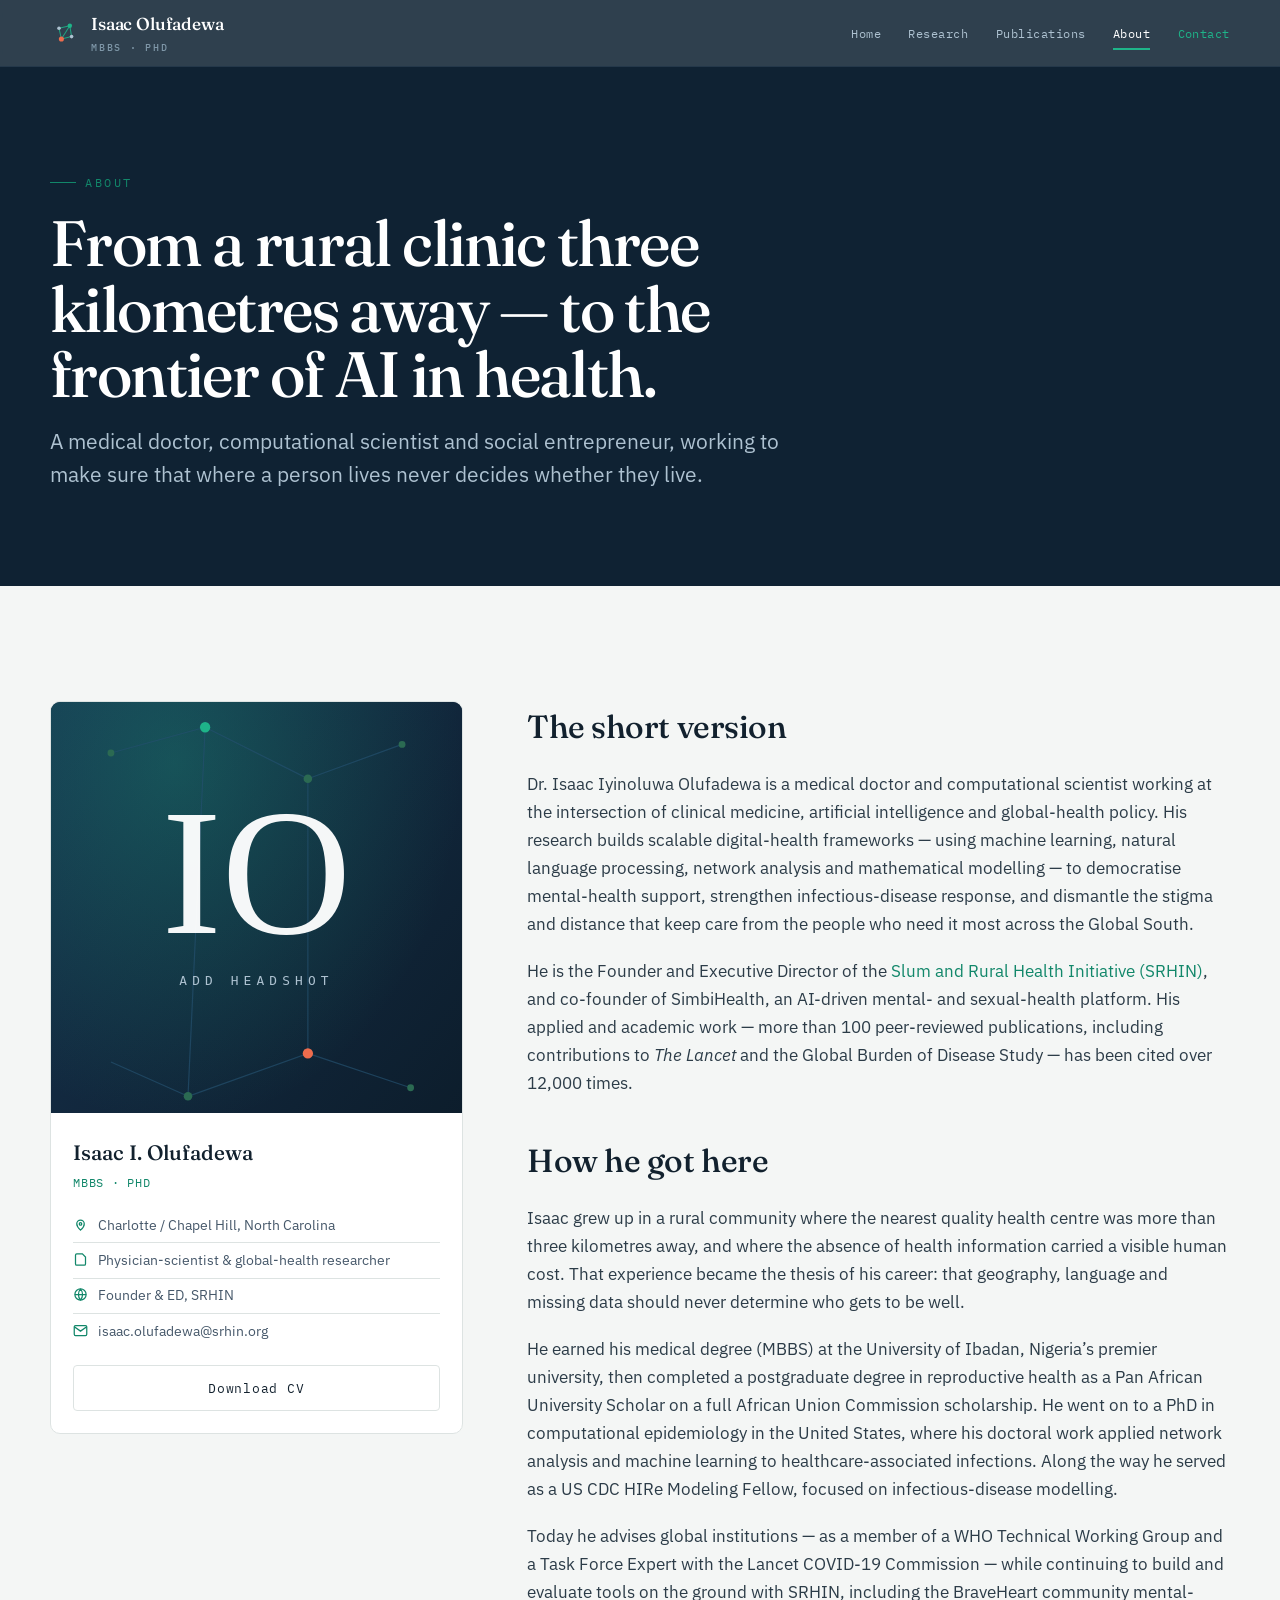
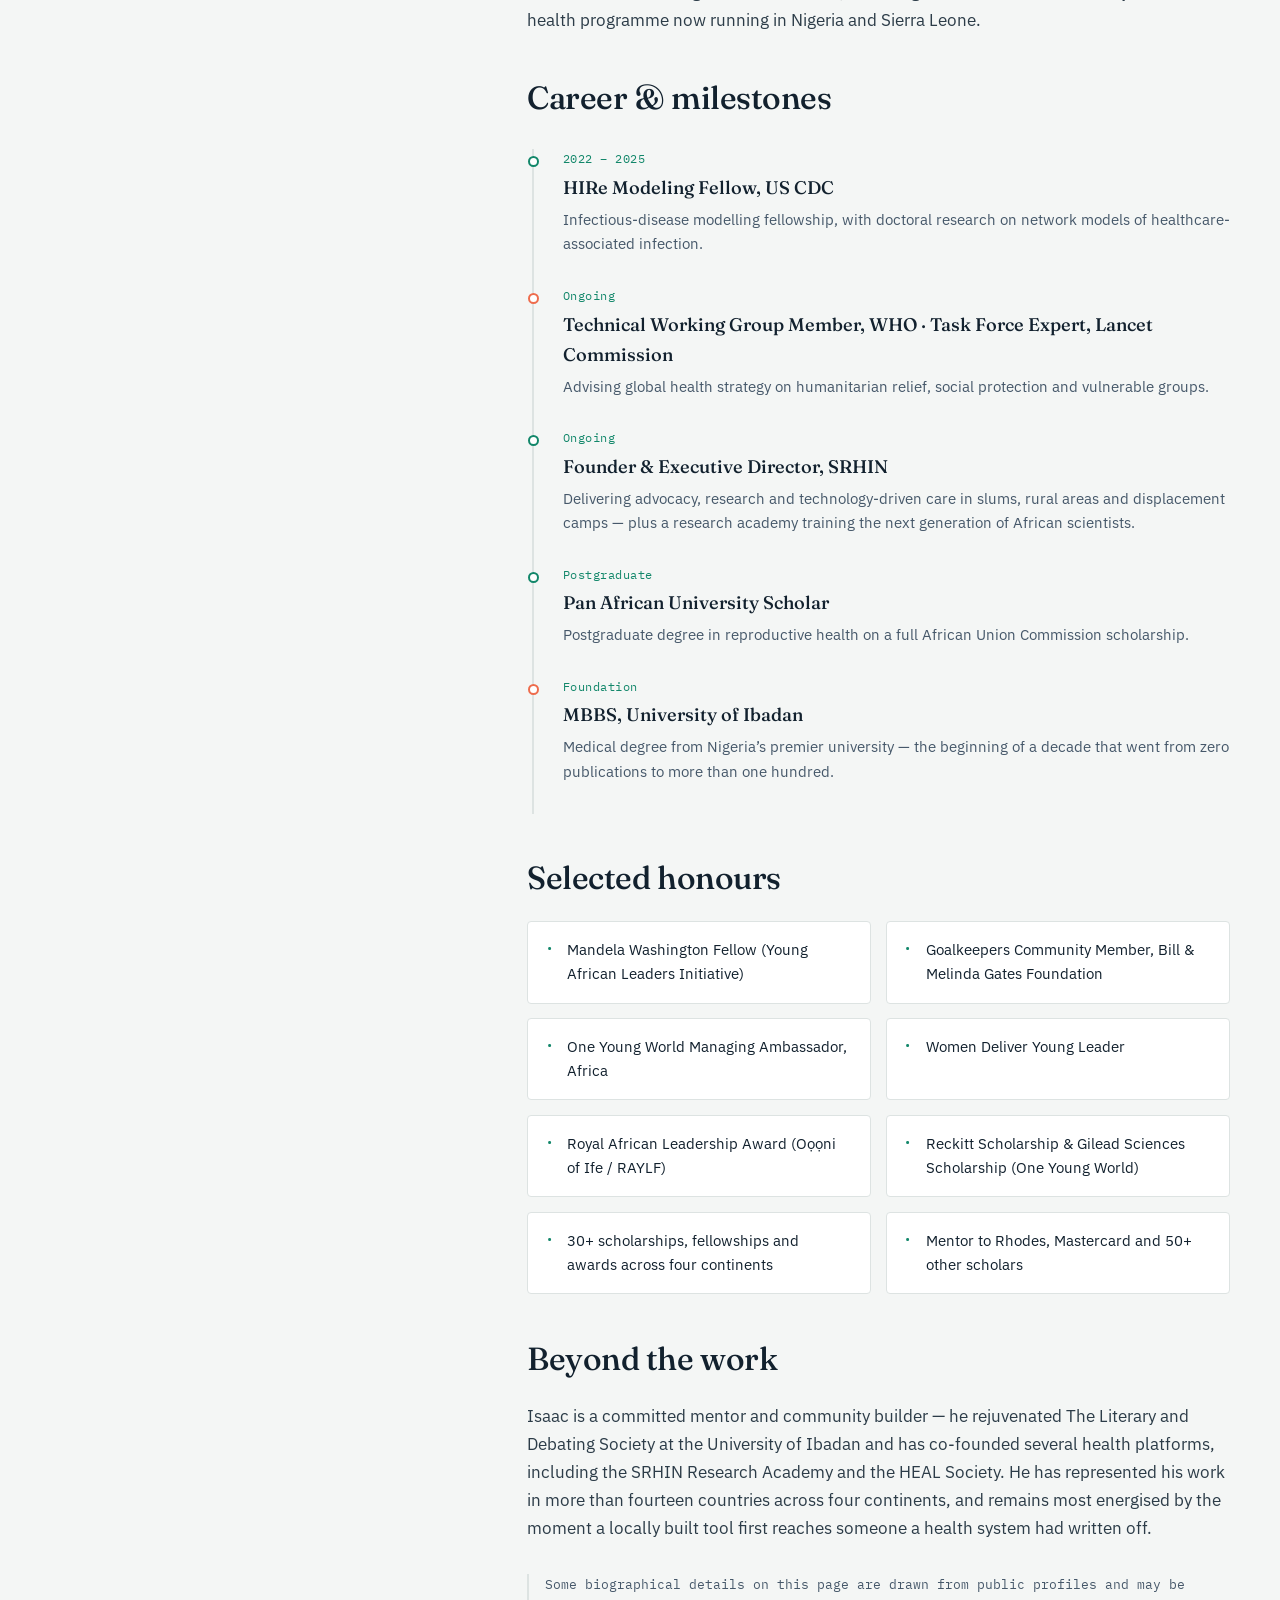
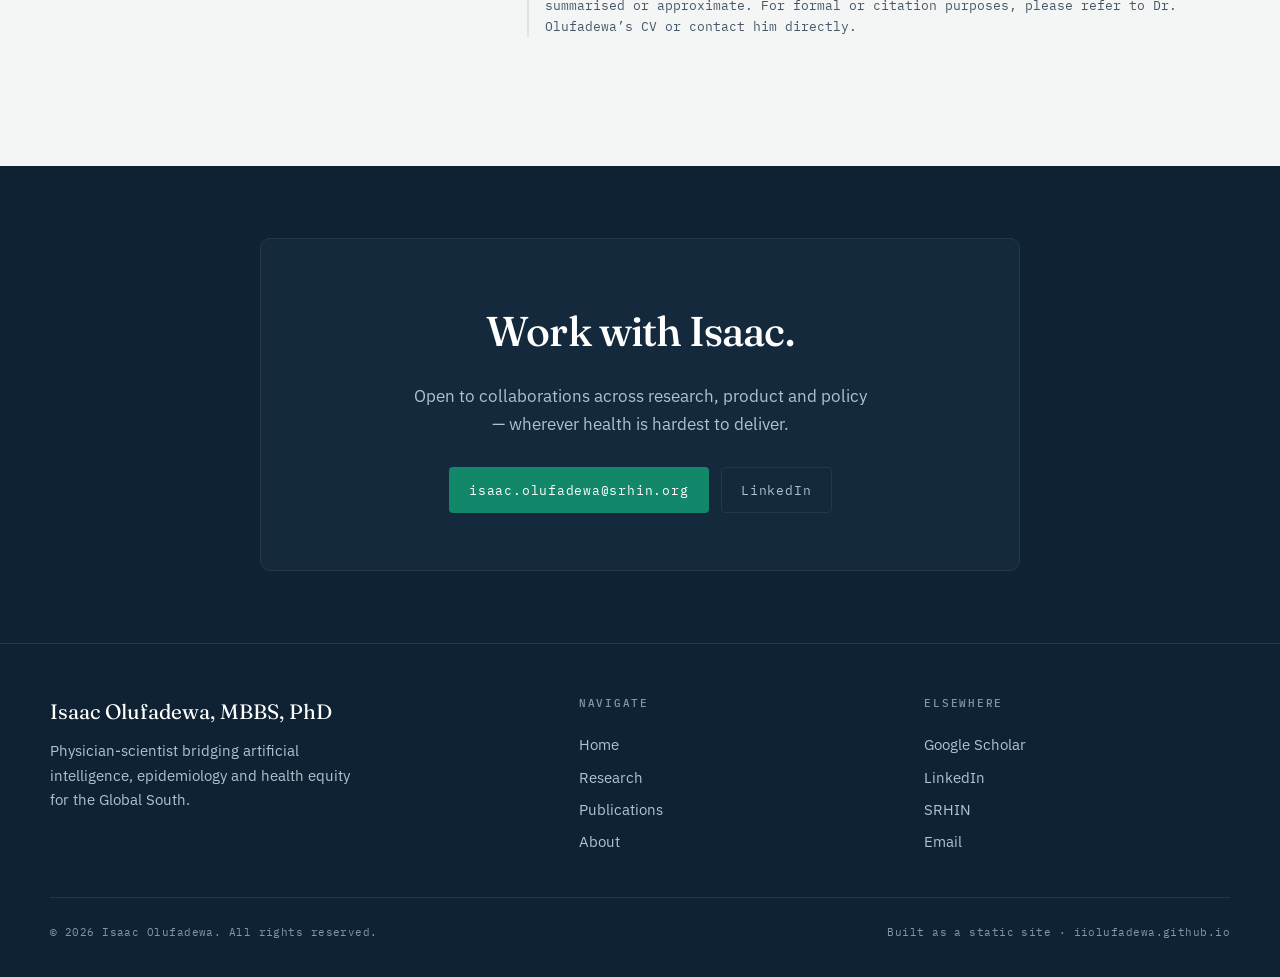
==== about.html @ c7d9d098 "update site" ====
<!DOCTYPE html>
<html lang="en">
<head>
<meta charset="UTF-8">
<meta name="viewport" content="width=device-width, initial-scale=1">
<title>About — Isaac Olufadewa, MBBS, PhD</title>
<meta name="description" content="Biography of Dr. Isaac Iyinoluwa Olufadewa — physician-scientist, founder of SRHIN, CDC HIRe Modeling Fellow and WHO Technical Working Group member.">
<link rel="icon" type="image/svg+xml" href="assets/img/favicon.svg">
<link rel="preconnect" href="https://fonts.googleapis.com">
<link rel="preconnect" href="https://fonts.gstatic.com" crossorigin>
<link href="https://fonts.googleapis.com/css2?family=Fraunces:ital,opsz,wght@0,9..144,400..600;1,9..144,400..500&family=IBM+Plex+Mono:wght@400;500;600&family=IBM+Plex+Sans:wght@400;500;600&display=swap" rel="stylesheet">
<link rel="stylesheet" href="assets/css/style.css">
</head>
<body>

<header class="site-header">
  <div class="wrap nav">
    <a class="brand" href="index.html" aria-label="Isaac Olufadewa — home">
      <svg class="glyph" viewBox="0 0 100 100" aria-hidden="true">
        <g stroke="#1eb489" stroke-width="3.4" opacity="0.85">
          <line x1="30" y1="34" x2="66" y2="26"/><line x1="30" y1="34" x2="38" y2="70"/>
          <line x1="66" y1="26" x2="72" y2="62"/><line x1="38" y1="70" x2="72" y2="62"/>
          <line x1="66" y1="26" x2="38" y2="70"/>
        </g>
        <circle cx="66" cy="26" r="7.5" fill="#1eb489"/><circle cx="30" cy="34" r="6" fill="#aec2d1"/>
        <circle cx="72" cy="62" r="6" fill="#aec2d1"/><circle cx="38" cy="70" r="8.5" fill="#ee6c4d"/>
      </svg>
      <span>Isaac Olufadewa<small>MBBS · PhD</small></span>
    </a>
    <nav class="nav-links" aria-label="Primary">
      <a href="index.html">Home</a>
      <a href="research.html">Research</a>
      <a href="publications.html">Publications</a>
      <a href="about.html" class="is-active">About</a>
      <a href="index.html#contact" class="nav-cta">Contact</a>
    </nav>
    <button class="nav-toggle" aria-label="Menu" aria-expanded="false"><span></span><span></span><span></span></button>
  </div>
</header>

<section class="page-hero">
  <div class="wrap">
    <p class="eyebrow">About</p>
    <h1>From a rural clinic three kilometres away &mdash; to the frontier of AI in health.</h1>
    <p class="lead">A medical doctor, computational scientist and social entrepreneur, working to make sure that where a person lives never decides whether they live.</p>
  </div>
</section>

<section class="band band--porcelain">
  <div class="wrap">
    <div class="bio-grid">

      <!-- sticky card -->
      <aside class="bio-side reveal">
        <div class="bio-card">
          <div class="pf"><img src="assets/img/portrait-placeholder.svg" alt="Portrait of Dr. Isaac Olufadewa"></div>
          <div class="info">
            <div class="n">Isaac I. Olufadewa</div>
            <div class="t">MBBS · PhD</div>
            <ul>
              <li><svg viewBox="0 0 24 24" fill="none" stroke="currentColor" stroke-width="2"><path d="M12 21s-6-5.2-6-10a6 6 0 0 1 12 0c0 4.8-6 10-6 10z"/><circle cx="12" cy="11" r="2"/></svg><span>Charlotte / Chapel Hill, North Carolina</span></li>
              <li><svg viewBox="0 0 24 24" fill="none" stroke="currentColor" stroke-width="2"><path d="M4 19V5a2 2 0 0 1 2-2h9l5 5v11a2 2 0 0 1-2 2H6a2 2 0 0 1-2-2z"/></svg><span>Physician-scientist &amp; global-health researcher</span></li>
              <li><svg viewBox="0 0 24 24" fill="none" stroke="currentColor" stroke-width="2"><circle cx="12" cy="12" r="9"/><path d="M3 12h18M12 3a14 14 0 0 1 0 18M12 3a14 14 0 0 0 0 18"/></svg><span>Founder &amp; ED, SRHIN</span></li>
              <li><svg viewBox="0 0 24 24" fill="none" stroke="currentColor" stroke-width="2"><rect x="2" y="4" width="20" height="16" rx="2"/><path d="m2 6 10 7L22 6"/></svg><span>isaac.olufadewa@srhin.org</span></li>
            </ul>
            <a class="btn btn--outline" style="width:100%; justify-content:center; margin-top:1rem" href="assets/docs/Isaac-Olufadewa-CV.pdf" download>Download CV</a>
          </div>
        </div>
      </aside>

      <!-- prose -->
      <div class="prose reveal">
        <h2>The short version</h2>
        <p>Dr. Isaac Iyinoluwa Olufadewa is a medical doctor and computational scientist working at the intersection of clinical medicine, artificial intelligence and global-health policy. His research builds scalable digital-health frameworks &mdash; using machine learning, natural language processing, network analysis and mathematical modelling &mdash; to democratise mental-health support, strengthen infectious-disease response, and dismantle the stigma and distance that keep care from the people who need it most across the Global South.</p>
        <p>He is the Founder and Executive Director of the <a class="link-underline" href="https://srhin.org" target="_blank" rel="noopener">Slum and Rural Health Initiative (SRHIN)</a>, and co-founder of SimbiHealth, an AI-driven mental- and sexual-health platform. His applied and academic work &mdash; more than 100 peer-reviewed publications, including contributions to <em>The Lancet</em> and the Global Burden of Disease Study &mdash; has been cited over 12,000 times.</p>

        <h2>How he got here</h2>
        <p>Isaac grew up in a rural community where the nearest quality health centre was more than three kilometres away, and where the absence of health information carried a visible human cost. That experience became the thesis of his career: that geography, language and missing data should never determine who gets to be well.</p>
        <p>He earned his medical degree (MBBS) at the University of Ibadan, Nigeria&rsquo;s premier university, then completed a postgraduate degree in reproductive health as a Pan African University Scholar on a full African Union Commission scholarship. He went on to a PhD in computational epidemiology in the United States, where his doctoral work applied network analysis and machine learning to healthcare-associated infections. Along the way he served as a US CDC HIRe Modeling Fellow, focused on infectious-disease modelling.</p>
        <p>Today he advises global institutions &mdash; as a member of a WHO Technical Working Group and a Task Force Expert with the Lancet COVID-19 Commission &mdash; while continuing to build and evaluate tools on the ground with SRHIN, including the BraveHeart community mental-health programme now running in Nigeria and Sierra Leone.</p>

        <h2>Career &amp; milestones</h2>
        <div class="timeline">
          <div class="tl-item">
            <div class="yr">2022 &ndash; 2025</div>
            <h3>HIRe Modeling Fellow, US CDC</h3>
            <p>Infectious-disease modelling fellowship, with doctoral research on network models of healthcare-associated infection.</p>
          </div>
          <div class="tl-item coral">
            <div class="yr">Ongoing</div>
            <h3>Technical Working Group Member, WHO · Task Force Expert, Lancet Commission</h3>
            <p>Advising global health strategy on humanitarian relief, social protection and vulnerable groups.</p>
          </div>
          <div class="tl-item">
            <div class="yr">Ongoing</div>
            <h3>Founder &amp; Executive Director, SRHIN</h3>
            <p>Delivering advocacy, research and technology-driven care in slums, rural areas and displacement camps &mdash; plus a research academy training the next generation of African scientists.</p>
          </div>
          <div class="tl-item">
            <div class="yr">Postgraduate</div>
            <h3>Pan African University Scholar</h3>
            <p>Postgraduate degree in reproductive health on a full African Union Commission scholarship.</p>
          </div>
          <div class="tl-item coral">
            <div class="yr">Foundation</div>
            <h3>MBBS, University of Ibadan</h3>
            <p>Medical degree from Nigeria&rsquo;s premier university &mdash; the beginning of a decade that went from zero publications to more than one hundred.</p>
          </div>
        </div>

        <h2>Selected honours</h2>
        <div class="honours">
          <div class="honour"><span class="yr">&bull;</span><span class="txt">Mandela Washington Fellow (Young African Leaders Initiative)</span></div>
          <div class="honour"><span class="yr">&bull;</span><span class="txt">Goalkeepers Community Member, Bill &amp; Melinda Gates Foundation</span></div>
          <div class="honour"><span class="yr">&bull;</span><span class="txt">One Young World Managing Ambassador, Africa</span></div>
          <div class="honour"><span class="yr">&bull;</span><span class="txt">Women Deliver Young Leader</span></div>
          <div class="honour"><span class="yr">&bull;</span><span class="txt">Royal African Leadership Award (O&#7885;&#7885;ni of Ife / RAYLF)</span></div>
          <div class="honour"><span class="yr">&bull;</span><span class="txt">Reckitt Scholarship &amp; Gilead Sciences Scholarship (One Young World)</span></div>
          <div class="honour"><span class="yr">&bull;</span><span class="txt">30+ scholarships, fellowships and awards across four continents</span></div>
          <div class="honour"><span class="yr">&bull;</span><span class="txt">Mentor to Rhodes, Mastercard and 50+ other scholars</span></div>
        </div>

        <h2>Beyond the work</h2>
        <p>Isaac is a committed mentor and community builder &mdash; he rejuvenated The Literary and Debating Society at the University of Ibadan and has co-founded several health platforms, including the SRHIN Research Academy and the HEAL Society. He has represented his work in more than fourteen countries across four continents, and remains most energised by the moment a locally built tool first reaches someone a health system had written off.</p>
        <p style="font-family:var(--mono); font-size:.8rem; color:var(--ink-soft); border-left:2px solid var(--line); padding-left:1rem; margin-top:2rem">Some biographical details on this page are drawn from public profiles and may be summarised or approximate. For formal or citation purposes, please refer to Dr. Olufadewa&rsquo;s CV or contact him directly.</p>
      </div>
    </div>
  </div>
</section>

<!-- CTA -->
<section class="band band--ink band--tight">
  <div class="wrap wrap--narrow">
    <div class="cta-box">
      <h2>Work with Isaac.</h2>
      <p>Open to collaborations across research, product and policy &mdash; wherever health is hardest to deliver.</p>
      <div class="cta-actions">
        <a class="btn btn--solid" href="mailto:isaac.olufadewa@srhin.org">isaac.olufadewa@srhin.org</a>
        <a class="btn btn--ghost" href="https://www.linkedin.com/in/isaacolufadewa" target="_blank" rel="noopener">LinkedIn</a>
      </div>
    </div>
  </div>
</section>

<footer class="site-footer">
  <div class="wrap">
    <div class="footer-grid">
      <div>
        <div class="footer-brand">Isaac Olufadewa, MBBS, PhD</div>
        <p>Physician-scientist bridging artificial intelligence, epidemiology and health equity for the Global South.</p>
      </div>
      <div>
        <h4>Navigate</h4>
        <a href="index.html">Home</a><a href="research.html">Research</a><a href="publications.html">Publications</a><a href="about.html">About</a>
      </div>
      <div>
        <h4>Elsewhere</h4>
        <a href="https://scholar.google.com/citations?user=htUWujUAAAAJ&hl=en" target="_blank" rel="noopener">Google Scholar</a>
        <a href="https://www.linkedin.com/in/isaacolufadewa" target="_blank" rel="noopener">LinkedIn</a>
        <a href="https://srhin.org" target="_blank" rel="noopener">SRHIN</a>
        <a href="mailto:isaac.olufadewa@srhin.org">Email</a>
      </div>
    </div>
    <div class="footer-bottom">
      <span>&copy; <span id="year">2026</span> Isaac Olufadewa. All rights reserved.</span>
      <span>Built as a static site · iiolufadewa.github.io</span>
    </div>
  </div>
</footer>

<script src="assets/js/main.js"></script>
</body>
</html>
---- assets/css/style.css ----
/* =============================================================
   Isaac Olufadewa — personal site
   Design system
   Palette : Petrol Ink / Porcelain / Jade / Coral
   Type    : Fraunces (display) · IBM Plex Sans (body) · IBM Plex Mono (data)
   ============================================================= */

:root {
  /* ---- colour ---- */
  --petrol:      #0f2233;   /* deep background: hero, footer, ink bands */
  --petrol-2:    #14293c;   /* raised surfaces on petrol */
  --petrol-line: #24384a;   /* hairlines on petrol */
  --porcelain:   #f4f6f5;   /* light section background */
  --paper:       #ffffff;   /* cards on porcelain */
  --ink:         #12212e;   /* primary text on light */
  --ink-soft:    #46586a;   /* secondary text on light */
  --mist:        #aec2d1;   /* secondary text on petrol */
  --mist-soft:   #7f97a8;   /* tertiary text on petrol */
  --line:        #dde3e2;   /* hairlines on light */

  --jade:        #12876a;   /* primary accent (links, edges, marks) */
  --jade-bright: #1eb489;   /* jade for dark backgrounds */
  --jade-wash:   #e4f0ec;   /* faint jade fill */
  --coral:       #ee6c4d;   /* human / community accent, used sparingly */
  --coral-soft:  #f4a48f;

  /* ---- type ---- */
  --display: "Fraunces", Georgia, "Times New Roman", serif;
  --body:    "IBM Plex Sans", system-ui, -apple-system, sans-serif;
  --mono:    "IBM Plex Mono", ui-monospace, "SFMono-Regular", monospace;

  /* ---- structure ---- */
  --measure: 1180px;
  --measure-narrow: 760px;
  --radius: 4px;
  --radius-lg: 10px;
  --ease: cubic-bezier(.22,.61,.36,1);
}

/* ------------------------------------------------------------- reset */
*, *::before, *::after { box-sizing: border-box; }
html { -webkit-text-size-adjust: 100%; scroll-behavior: smooth; }
@media (prefers-reduced-motion: reduce) { html { scroll-behavior: auto; } }
body {
  margin: 0;
  font-family: var(--body);
  font-size: 1.0625rem;
  line-height: 1.65;
  color: var(--ink);
  background: var(--porcelain);
  -webkit-font-smoothing: antialiased;
  text-rendering: optimizeLegibility;
}
img { max-width: 100%; display: block; }
a { color: inherit; }
h1,h2,h3,h4 { margin: 0; font-weight: 500; }
p { margin: 0 0 1.1em; }
ul { margin: 0; padding: 0; list-style: none; }

/* ------------------------------------------------------------- helpers */
.wrap { width: min(100% - 2.6rem, var(--measure)); margin-inline: auto; }
.wrap--narrow { width: min(100% - 2.6rem, var(--measure-narrow)); margin-inline: auto; }

.eyebrow {
  font-family: var(--mono);
  font-size: .72rem;
  letter-spacing: .22em;
  text-transform: uppercase;
  color: var(--jade);
  display: inline-flex;
  align-items: center;
  gap: .6rem;
  margin: 0 0 1.1rem;
}
.eyebrow::before {
  content: "";
  width: 1.6rem; height: 1px;
  background: var(--jade);
  display: inline-block;
}
.band--ink .eyebrow { color: var(--jade-bright); }
.band--ink .eyebrow::before { background: var(--jade-bright); }

.section-title {
  font-family: var(--display);
  font-optical-sizing: auto;
  font-weight: 500;
  font-size: clamp(1.9rem, 3.6vw, 2.85rem);
  line-height: 1.08;
  letter-spacing: -.015em;
}
.lead {
  font-size: clamp(1.12rem, 1.7vw, 1.32rem);
  line-height: 1.55;
  color: var(--ink-soft);
}
.band--ink .lead { color: var(--mist); }

.band { padding-block: clamp(4rem, 9vw, 7.5rem); }
.band--ink { background: var(--petrol); color: var(--mist); }
.band--porcelain { background: var(--porcelain); }
.band--paper { background: var(--paper); }
.band--tight { padding-block: clamp(3rem, 6vw, 4.5rem); }

.link-underline {
  color: var(--jade);
  text-decoration: none;
  background-image: linear-gradient(var(--jade), var(--jade));
  background-size: 0% 1.5px;
  background-repeat: no-repeat;
  background-position: 0 100%;
  transition: background-size .35s var(--ease);
  padding-bottom: 1px;
}
.link-underline:hover, .link-underline:focus-visible { background-size: 100% 1.5px; }
.band--ink .link-underline { color: var(--jade-bright); background-image: linear-gradient(var(--jade-bright),var(--jade-bright)); }

/* buttons ------------------------------------------------------------- */
.btn {
  display: inline-flex; align-items: center; gap: .55rem;
  font-family: var(--mono);
  font-size: .8rem; letter-spacing: .06em;
  padding: .72rem 1.2rem;
  border-radius: var(--radius);
  text-decoration: none;
  border: 1px solid transparent;
  transition: transform .25s var(--ease), background .25s var(--ease), color .25s var(--ease), border-color .25s;
  will-change: transform;
}
.btn:hover { transform: translateY(-2px); }
.btn--solid { background: var(--jade); color: #fff; }
.btn--solid:hover { background: #0f7359; }
.btn--ghost { border-color: var(--petrol-line); color: var(--mist); }
.btn--ghost:hover { border-color: var(--jade-bright); color: #fff; }
.btn--outline { border-color: var(--line); color: var(--ink); background: var(--paper); }
.btn--outline:hover { border-color: var(--jade); color: var(--jade); }
.btn .arw { transition: transform .25s var(--ease); }
.btn:hover .arw { transform: translateX(3px); }

/* focus */
a:focus-visible, button:focus-visible {
  outline: 2px solid var(--jade-bright);
  outline-offset: 3px;
  border-radius: 2px;
}

/* ============================================================= header */
.site-header {
  position: sticky; top: 0; z-index: 60;
  background: rgba(15,34,51,.86);
  backdrop-filter: saturate(140%) blur(10px);
  -webkit-backdrop-filter: saturate(140%) blur(10px);
  border-bottom: 1px solid var(--petrol-line);
}
.nav {
  display: flex; align-items: center; justify-content: space-between;
  height: 66px;
}
.brand {
  display: inline-flex; align-items: center; gap: .7rem;
  text-decoration: none; color: #fff;
  font-family: var(--display); font-weight: 500; font-size: 1.08rem;
  letter-spacing: -.01em;
}
.brand .glyph { width: 30px; height: 30px; flex: 0 0 auto; }
.brand small { display:block; font-family: var(--mono); font-size:.6rem; letter-spacing:.18em; color: var(--mist-soft); text-transform: uppercase; margin-top: 1px;}
.nav-links { display: flex; align-items: center; gap: 1.7rem; }
.nav-links a {
  font-family: var(--mono); font-size: .78rem; letter-spacing: .04em;
  color: var(--mist); text-decoration: none; position: relative; padding: .3rem 0;
  transition: color .2s;
}
.nav-links a:hover { color: #fff; }
.nav-links a.is-active { color: #fff; }
.nav-links a.is-active::after {
  content: ""; position: absolute; left: 0; right: 0; bottom: -2px; height: 2px; background: var(--jade-bright);
}
.nav-cta { color: var(--jade-bright) !important; }
.nav-toggle { display: none; background: none; border: 0; cursor: pointer; padding: .4rem; }
.nav-toggle span { display:block; width: 22px; height: 2px; background: var(--mist); margin: 4px 0; transition: .3s; }

/* ============================================================= hero */
.hero { position: relative; background: var(--petrol); color: #fff; overflow: hidden; }
.hero-net { position: absolute; inset: 0; width: 100%; height: 100%; z-index: 0; }
.hero-net canvas { width: 100%; height: 100%; display: block; }
.hero::after { /* vignette to keep text legible */
  content:""; position:absolute; inset:0; z-index:1; pointer-events:none;
  background:
    radial-gradient(120% 85% at 78% 18%, transparent 40%, rgba(15,34,51,.55) 100%),
    linear-gradient(180deg, rgba(15,34,51,.35), rgba(15,34,51,.15) 30%, rgba(15,34,51,.55));
}
.hero-inner { position: relative; z-index: 2; padding-block: clamp(4.5rem, 11vw, 8rem); }
.hero-grid { display: grid; grid-template-columns: 1.55fr .9fr; gap: clamp(2rem, 5vw, 4rem); align-items: center; }

.hero-kicker {
  font-family: var(--mono); font-size: .74rem; letter-spacing: .2em; text-transform: uppercase;
  color: var(--jade-bright); display:flex; align-items:center; gap:.7rem; margin-bottom: 1.6rem;
}
.hero-kicker .dot { width: 7px; height: 7px; border-radius: 50%; background: var(--coral); box-shadow: 0 0 0 0 rgba(238,108,77,.7); animation: pulse 2.6s infinite; }
@keyframes pulse { 0%{box-shadow:0 0 0 0 rgba(238,108,77,.55);} 70%{box-shadow:0 0 0 9px rgba(238,108,77,0);} 100%{box-shadow:0 0 0 0 rgba(238,108,77,0);} }
@media (prefers-reduced-motion: reduce){ .hero-kicker .dot { animation: none; } }

.hero h1 {
  font-family: var(--display); font-optical-sizing: auto;
  font-weight: 500; font-size: clamp(2.5rem, 6vw, 4.6rem);
  line-height: 1.02; letter-spacing: -.025em; color: #fff; margin-bottom: 1.3rem;
}
.hero h1 em { font-style: italic; color: var(--jade-bright); font-weight: 400; }
.hero-sub { font-size: clamp(1.08rem, 1.7vw, 1.3rem); color: var(--mist); max-width: 34em; line-height: 1.55; margin-bottom: 2rem; }
.hero-sub strong { color: #fff; font-weight: 500; }
.hero-actions { display: flex; flex-wrap: wrap; gap: .8rem; margin-bottom: 2.4rem; }
.hero-social { display: flex; gap: 1.15rem; align-items: center; }
.hero-social a { color: var(--mist); text-decoration: none; font-family: var(--mono); font-size: .78rem; letter-spacing:.04em; transition: color .2s; display:inline-flex; align-items:center; gap:.4rem;}
.hero-social a:hover { color: var(--jade-bright); }
.hero-social svg { width: 16px; height: 16px; }

/* portrait / monogram card */
.hero-portrait { position: relative; }
.portrait-frame {
  aspect-ratio: 4/5;
  border-radius: var(--radius-lg);
  overflow: hidden;
  border: 1px solid var(--petrol-line);
  background:
    radial-gradient(130% 120% at 20% 10%, #1c3a52 0%, transparent 60%),
    linear-gradient(155deg, #163149 0%, #0d1e2d 100%);
  box-shadow: 0 30px 60px -30px rgba(0,0,0,.6);
  position: relative;
}
.portrait-frame img { width: 100%; height: 100%; object-fit: cover; }
.portrait-caption {
  position: absolute; left: 0; right: 0; bottom: 0;
  padding: .8rem 1rem;
  background: linear-gradient(transparent, rgba(9,20,30,.9));
  font-family: var(--mono); font-size: .68rem; letter-spacing: .08em; color: var(--mist);
  display:flex; justify-content: space-between;
}
.portrait-tag {
  position: absolute; top: -.85rem; left: -.7rem;
  background: var(--coral); color: #fff;
  font-family: var(--mono); font-size:.62rem; letter-spacing:.12em; text-transform: uppercase;
  padding: .35rem .6rem; border-radius: 3px; z-index: 3;
  box-shadow: 0 10px 24px -10px rgba(238,108,77,.7);
}

/* ---- readout strip (metrics as a monitor) ---- */
.readout {
  border-top: 1px solid var(--petrol-line);
  position: relative; z-index: 2;
  background: rgba(9,20,30,.35);
}
.readout-row { display: grid; grid-template-columns: repeat(5, 1fr); }
.readout-cell { padding: 1.4rem 1.2rem; border-left: 1px solid var(--petrol-line); }
.readout-cell:first-child { border-left: 0; }
.readout-cell .num { font-family: var(--display); font-weight: 500; font-size: clamp(1.5rem,2.6vw,2.1rem); color: #fff; line-height: 1; display:flex; align-items:baseline; gap:.15rem;}
.readout-cell .num span { font-family: var(--mono); font-size: .9rem; color: var(--jade-bright); }
.readout-cell .lbl { font-family: var(--mono); font-size: .66rem; letter-spacing: .12em; text-transform: uppercase; color: var(--mist-soft); margin-top: .55rem; }

/* ============================================================= section head */
.section-head { max-width: 62ch; margin-bottom: clamp(2.2rem, 4vw, 3.2rem); }
.section-head .lead { margin-top: 1rem; margin-bottom: 0; }
.head-row { display:flex; align-items:flex-end; justify-content: space-between; gap:2rem; flex-wrap: wrap; margin-bottom: clamp(2rem,4vw,3rem);}
.head-row .section-head { margin-bottom: 0; }

/* ============================================================= pillars */
.pillars { display: grid; grid-template-columns: 1fr 1fr; gap: 1.5rem; }
.pillar {
  background: var(--petrol-2); border: 1px solid var(--petrol-line);
  border-radius: var(--radius-lg); padding: clamp(1.6rem, 2.6vw, 2.4rem);
  position: relative; overflow: hidden;
  transition: transform .4s var(--ease), border-color .4s;
}
.pillar:hover { transform: translateY(-4px); border-color: var(--jade); }
.pillar .pk { font-family: var(--mono); font-size: .68rem; letter-spacing:.16em; color: var(--jade-bright); text-transform: uppercase; }
.pillar h3 { font-family: var(--display); font-weight: 500; font-size: 1.55rem; color:#fff; margin: .8rem 0 .8rem; line-height: 1.15; }
.pillar p { color: var(--mist); margin-bottom: 1.3rem; font-size: .98rem; }
.pillar .methods { display:flex; flex-wrap: wrap; gap: .45rem; }
.pillar .methods span {
  font-family: var(--mono); font-size: .68rem; color: var(--mist);
  border: 1px solid var(--petrol-line); border-radius: 40px; padding: .28rem .65rem;
}
.pillar .pnum {
  position: absolute; right: 1.2rem; top: .8rem;
  font-family: var(--display); font-style: italic; font-size: 3.4rem; color: rgba(255,255,255,.05); font-weight: 400;
}

/* ============================================================= domain cards (light) */
.cards { display: grid; grid-template-columns: repeat(3, 1fr); gap: 1.3rem; }
.card {
  background: var(--paper); border: 1px solid var(--line); border-radius: var(--radius-lg);
  padding: 1.7rem 1.6rem; transition: transform .35s var(--ease), box-shadow .35s, border-color .35s;
}
.card:hover { transform: translateY(-4px); box-shadow: 0 24px 46px -30px rgba(18,33,46,.45); border-color: var(--jade); }
.card .ci { width: 40px; height: 40px; border-radius: 9px; background: var(--jade-wash); display:grid; place-items:center; margin-bottom: 1.1rem; }
.card .ci svg { width: 22px; height: 22px; color: var(--jade); }
.card h3 { font-family: var(--display); font-weight: 500; font-size: 1.24rem; margin-bottom: .5rem; }
.card p { color: var(--ink-soft); font-size: .96rem; margin: 0; }

/* ============================================================= selected work */
.work-list { border-top: 1px solid var(--line); }
.work-item {
  display: grid; grid-template-columns: 6.5rem 1fr auto; gap: 1.4rem; align-items: baseline;
  padding: 1.5rem 0; border-bottom: 1px solid var(--line);
  transition: background .3s;
}
.work-item:hover { background: linear-gradient(90deg, var(--jade-wash), transparent 70%); }
.work-year { font-family: var(--mono); font-size: .82rem; color: var(--jade); letter-spacing: .04em; }
.work-main h3 { font-family: var(--display); font-weight: 500; font-size: 1.22rem; line-height: 1.25; margin-bottom: .35rem; }
.work-main .venue { font-family: var(--mono); font-size: .76rem; color: var(--ink-soft); letter-spacing: .02em; }
.work-tag {
  font-family: var(--mono); font-size: .64rem; letter-spacing: .1em; text-transform: uppercase;
  color: var(--coral); border: 1px solid var(--coral-soft); border-radius: 40px; padding: .25rem .6rem; white-space: nowrap;
}
.work-cite { font-family: var(--mono); font-size: .74rem; color: var(--ink-soft); white-space: nowrap; }

/* ============================================================= news / field notes */
.notes { display: grid; gap: 0; }
.note {
  display: grid; grid-template-columns: 8.5rem 1fr; gap: 1.6rem;
  padding: 1.35rem 0; border-top: 1px solid var(--petrol-line); align-items: baseline;
}
.note:last-child { border-bottom: 1px solid var(--petrol-line); }
.note .date { font-family: var(--mono); font-size: .74rem; color: var(--jade-bright); letter-spacing: .03em; }
.note .body { color: var(--mist); font-size: .99rem; }
.note .body b { color: #fff; font-weight: 500; }

/* ============================================================= affiliations */
.affil { display: grid; grid-template-columns: repeat(2, 1fr); gap: 0 3rem; }
.affil-item {
  display: grid; grid-template-columns: 1fr auto; gap: 1rem; align-items: baseline;
  padding: 1.05rem 0; border-bottom: 1px solid var(--line);
}
.affil-item .role { font-weight: 500; }
.affil-item .role small { display:block; color: var(--ink-soft); font-weight: 400; font-size: .86rem; font-family: var(--body); }
.affil-item .org { font-family: var(--mono); font-size: .72rem; letter-spacing: .06em; color: var(--jade); text-transform: uppercase; text-align: right; }

/* ============================================================= quote */
.pullquote { max-width: 22ch; }
.pullquote blockquote {
  margin: 0; font-family: var(--display); font-weight: 500; font-style: italic;
  font-size: clamp(1.7rem, 3.2vw, 2.6rem); line-height: 1.2; letter-spacing: -.01em; color: #fff;
}
.pullquote blockquote .mk { color: var(--coral); }
.pullquote cite { display:block; margin-top: 1.4rem; font-style: normal; font-family: var(--mono); font-size: .74rem; letter-spacing: .08em; color: var(--mist-soft); text-transform: uppercase; }

.quote-grid { display:grid; grid-template-columns: 1fr 1fr; gap: clamp(2rem,5vw,4rem); align-items:center; }
.quote-grid .lead { color: var(--mist); }

/* ============================================================= CTA */
.cta-box {
  background: var(--petrol-2); border: 1px solid var(--petrol-line); border-radius: var(--radius-lg);
  padding: clamp(2.2rem, 5vw, 3.6rem); text-align: center;
}
.cta-box h2 { font-family: var(--display); font-weight: 500; font-size: clamp(1.8rem,3.4vw,2.6rem); color:#fff; letter-spacing:-.02em; margin-bottom: 1rem; }
.cta-box p { color: var(--mist); max-width: 46ch; margin: 0 auto 1.8rem; }
.cta-actions { display:flex; gap:.8rem; justify-content:center; flex-wrap: wrap; }

/* ============================================================= footer */
.site-footer { background: var(--petrol); color: var(--mist); border-top: 1px solid var(--petrol-line); padding-block: 3.2rem 2.2rem; }
.footer-grid { display:grid; grid-template-columns: 1.6fr 1fr 1fr; gap: 2.5rem; margin-bottom: 2.4rem; }
.footer-grid h4 { font-family: var(--mono); font-size:.68rem; letter-spacing:.16em; text-transform:uppercase; color: var(--mist-soft); margin-bottom: 1rem; }
.footer-grid a { color: var(--mist); text-decoration: none; display:block; padding:.25rem 0; font-size:.92rem; transition: color .2s;}
.footer-grid a:hover { color: var(--jade-bright); }
.footer-brand { font-family: var(--display); font-size: 1.3rem; color:#fff; margin-bottom:.6rem;}
.footer-brand + p { font-size:.92rem; max-width: 34ch; }
.footer-bottom { display:flex; justify-content: space-between; gap:1rem; flex-wrap: wrap; padding-top: 1.6rem; border-top: 1px solid var(--petrol-line); font-family: var(--mono); font-size: .7rem; letter-spacing: .04em; color: var(--mist-soft); }

/* ============================================================= page hero (subpages) */
.page-hero { background: var(--petrol); color:#fff; padding-block: clamp(3.5rem,8vw,6rem) clamp(3rem,6vw,4.5rem); position: relative; overflow:hidden;}
.page-hero .wrap { position: relative; z-index: 2; }
.page-hero h1 { font-family: var(--display); font-weight:500; font-size: clamp(2.3rem,5vw,4rem); letter-spacing:-.025em; line-height:1.03; color:#fff; margin-bottom: 1.1rem; max-width: 18ch;}
.page-hero .lead { color: var(--mist); max-width: 58ch; }
.page-hero .thread { position:absolute; inset:0; z-index:0; opacity:.5;}

/* ============================================================= publications page */
.filters { display:flex; flex-wrap:wrap; gap:.5rem; margin-bottom: 2rem; }
.filter-btn {
  font-family: var(--mono); font-size:.74rem; letter-spacing:.04em;
  border:1px solid var(--line); background: var(--paper); color: var(--ink-soft);
  padding:.5rem .95rem; border-radius: 40px; cursor:pointer; transition: all .25s var(--ease);
}
.filter-btn:hover { border-color: var(--jade); color: var(--jade); }
.filter-btn.is-active { background: var(--jade); color:#fff; border-color: var(--jade); }

.pub-list { border-top: 1px solid var(--line); }
.pub {
  display:grid; grid-template-columns: 5rem 1fr; gap: 1.4rem;
  padding: 1.5rem 0; border-bottom: 1px solid var(--line);
  transition: background .3s, opacity .3s;
}
.pub .yr { font-family: var(--mono); font-size:.8rem; color: var(--jade); }
.pub h3 { font-family: var(--display); font-weight:500; font-size: 1.16rem; line-height:1.3; margin-bottom:.4rem; }
.pub .auth { font-size:.9rem; color: var(--ink-soft); margin-bottom:.35rem; }
.pub .auth b { color: var(--ink); font-weight:600; }
.pub .meta { font-family: var(--mono); font-size:.74rem; color: var(--ink-soft); display:flex; flex-wrap:wrap; gap:.5rem 1rem; align-items:center;}
.pub .meta .v { color: var(--ink); }
.pub .chip { font-family: var(--mono); font-size:.62rem; letter-spacing:.08em; text-transform:uppercase; color: var(--jade); background: var(--jade-wash); padding:.2rem .5rem; border-radius: 3px;}
.pub .chip--cite { color: var(--coral); background: #fbe9e4; }
.pub[hidden] { display:none; }

/* ============================================================= about / timeline */
.bio-grid { display:grid; grid-template-columns: 1fr 1.7fr; gap: clamp(2rem,5vw,4rem); }
.bio-side { position: sticky; top: 96px; align-self: start; }
.bio-card { background: var(--paper); border:1px solid var(--line); border-radius: var(--radius-lg); overflow:hidden; }
.bio-card .pf { aspect-ratio: 1/1; background: linear-gradient(155deg,#163149,#0d1e2d); }
.bio-card .pf img { width:100%; height:100%; object-fit: cover; }
.bio-card .info { padding: 1.4rem; }
.bio-card .info .n { font-family: var(--display); font-weight:500; font-size:1.3rem; margin-bottom:.2rem;}
.bio-card .info .t { font-family: var(--mono); font-size:.72rem; letter-spacing:.06em; color: var(--jade); text-transform:uppercase; margin-bottom:1rem;}
.bio-card .info ul li { display:flex; gap:.6rem; padding:.35rem 0; font-size:.88rem; color: var(--ink-soft); border-top:1px solid var(--line);}
.bio-card .info ul li:first-child{border-top:0;}
.bio-card .info ul li svg{ width:15px; height:15px; color: var(--jade); flex:0 0 auto; margin-top:3px;}

.prose h2 { font-family: var(--display); font-weight:500; font-size: clamp(1.5rem,2.6vw,2rem); letter-spacing:-.015em; margin: 2.4rem 0 1rem;}
.prose h2:first-child{margin-top:0;}
.prose p { color: #2c3c48; }

.timeline { border-left: 2px solid var(--line); margin-left: .3rem; padding-left: 1.8rem; margin-top: 1.5rem; }
.tl-item { position: relative; padding-bottom: 1.8rem; }
.tl-item::before { content:""; position:absolute; left: calc(-1.8rem - 6px); top: .45rem; width: 11px; height:11px; border-radius:50%; background: var(--paper); border:2px solid var(--jade); }
.tl-item.coral::before { border-color: var(--coral); }
.tl-item .yr { font-family: var(--mono); font-size:.74rem; color: var(--jade); letter-spacing:.04em; }
.tl-item h3 { font-family: var(--display); font-weight:500; font-size:1.14rem; margin:.25rem 0 .3rem; }
.tl-item p { font-size:.94rem; color: var(--ink-soft); margin:0; }

/* honours grid */
.honours { display:grid; grid-template-columns: repeat(2,1fr); gap: .9rem; }
.honour { display:flex; gap:.9rem; padding: 1rem 1.1rem; background: var(--paper); border:1px solid var(--line); border-radius: var(--radius); }
.honour .yr { font-family: var(--mono); font-size:.72rem; color: var(--jade); flex:0 0 auto;}
.honour .txt { font-size:.92rem; }

/* research page projects */
.projects { display:grid; grid-template-columns: repeat(2,1fr); gap: 1.5rem; }
.project {
  background: var(--paper); border:1px solid var(--line); border-radius: var(--radius-lg);
  padding: 1.8rem; transition: transform .35s var(--ease), border-color .35s, box-shadow .35s;
}
.project:hover{ transform: translateY(-4px); border-color: var(--jade); box-shadow: 0 24px 46px -30px rgba(18,33,46,.4);}
.project .status { font-family: var(--mono); font-size:.64rem; letter-spacing:.1em; text-transform:uppercase; color: var(--jade); display:inline-flex; align-items:center; gap:.4rem; margin-bottom:.9rem;}
.project .status .d { width:6px; height:6px; border-radius:50%; background: var(--jade);}
.project .status.coral{ color: var(--coral);} .project .status.coral .d{ background: var(--coral);}
.project h3 { font-family: var(--display); font-weight:500; font-size: 1.35rem; margin-bottom:.5rem; }
.project p { color: var(--ink-soft); font-size:.96rem; }
.project .stack { display:flex; flex-wrap:wrap; gap:.4rem; margin-top:1rem; }
.project .stack span{ font-family: var(--mono); font-size:.66rem; color: var(--ink-soft); border:1px solid var(--line); border-radius:40px; padding:.24rem .6rem;}

.stack-grid { display:grid; grid-template-columns: repeat(3,1fr); gap:1.3rem; }
.stack-col h4 { font-family: var(--mono); font-size:.72rem; letter-spacing:.12em; text-transform:uppercase; color: var(--jade); margin-bottom:.9rem; }
.stack-col ul li { padding:.35rem 0; border-top:1px solid var(--line); font-size:.94rem; color: var(--ink-soft); }
.stack-col ul li:first-child{border-top:0;}

/* reveal animation */
.reveal { opacity: 0; transform: translateY(22px); transition: opacity .7s var(--ease), transform .7s var(--ease); }
.reveal.in { opacity: 1; transform: none; }
@media (prefers-reduced-motion: reduce){ .reveal{ opacity:1; transform:none; transition:none;} }

/* ============================================================= responsive */
@media (max-width: 940px){
  .hero-grid { grid-template-columns: 1fr; }
  .hero-portrait { max-width: 320px; }
  .pillars, .cards, .affil, .projects, .honours, .quote-grid, .bio-grid, .stack-grid { grid-template-columns: 1fr; }
  .cards { grid-template-columns: 1fr 1fr; }
  .footer-grid { grid-template-columns: 1fr 1fr; }
  .readout-row { grid-template-columns: repeat(3,1fr); }
  .readout-cell:nth-child(4){ border-left:0; }
  .bio-side { position: static; }
}
@media (max-width: 720px){
  .nav-links {
    position: fixed; inset: 66px 0 auto 0; background: var(--petrol);
    flex-direction: column; align-items: flex-start; gap: 0;
    padding: 1rem 1.3rem 1.6rem; border-bottom: 1px solid var(--petrol-line);
    transform: translateY(-120%); transition: transform .35s var(--ease); z-index: 40;
  }
  .nav-links.open { transform: translateY(0); }
  .nav-links a { padding: .8rem 0; width: 100%; border-bottom: 1px solid var(--petrol-line); font-size: .95rem; }
  .nav-toggle { display: block; }
  .work-item { grid-template-columns: 1fr; gap: .4rem; }
  .work-item .work-tag { justify-self: start; }
  .note { grid-template-columns: 1fr; gap: .35rem; }
  .cards { grid-template-columns: 1fr; }
  .footer-grid { grid-template-columns: 1fr; }
  .readout-row { grid-template-columns: repeat(2,1fr); }
  .readout-cell { border-left: 0 !important; border-top: 1px solid var(--petrol-line);}
  .readout-cell:nth-child(-n+2){ border-top: 0; }
  .pub { grid-template-columns: 1fr; gap:.5rem; }
}
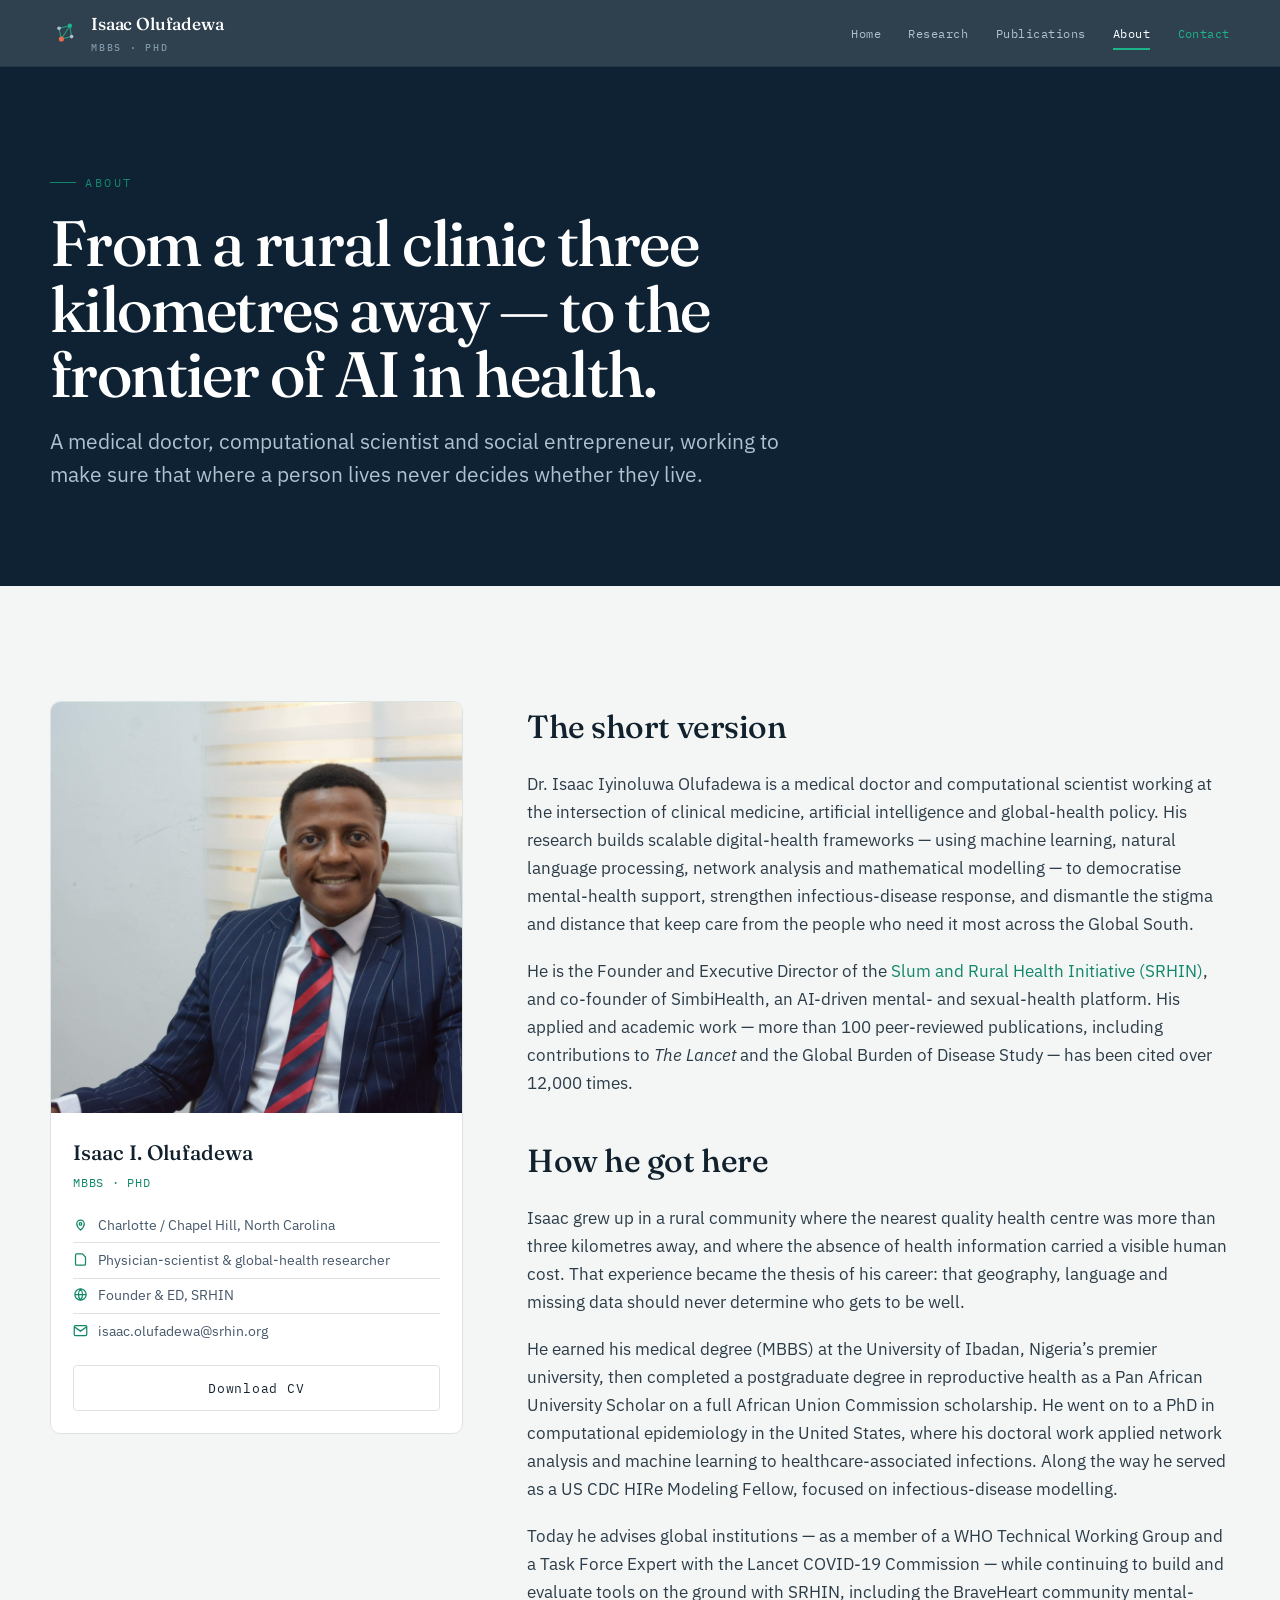
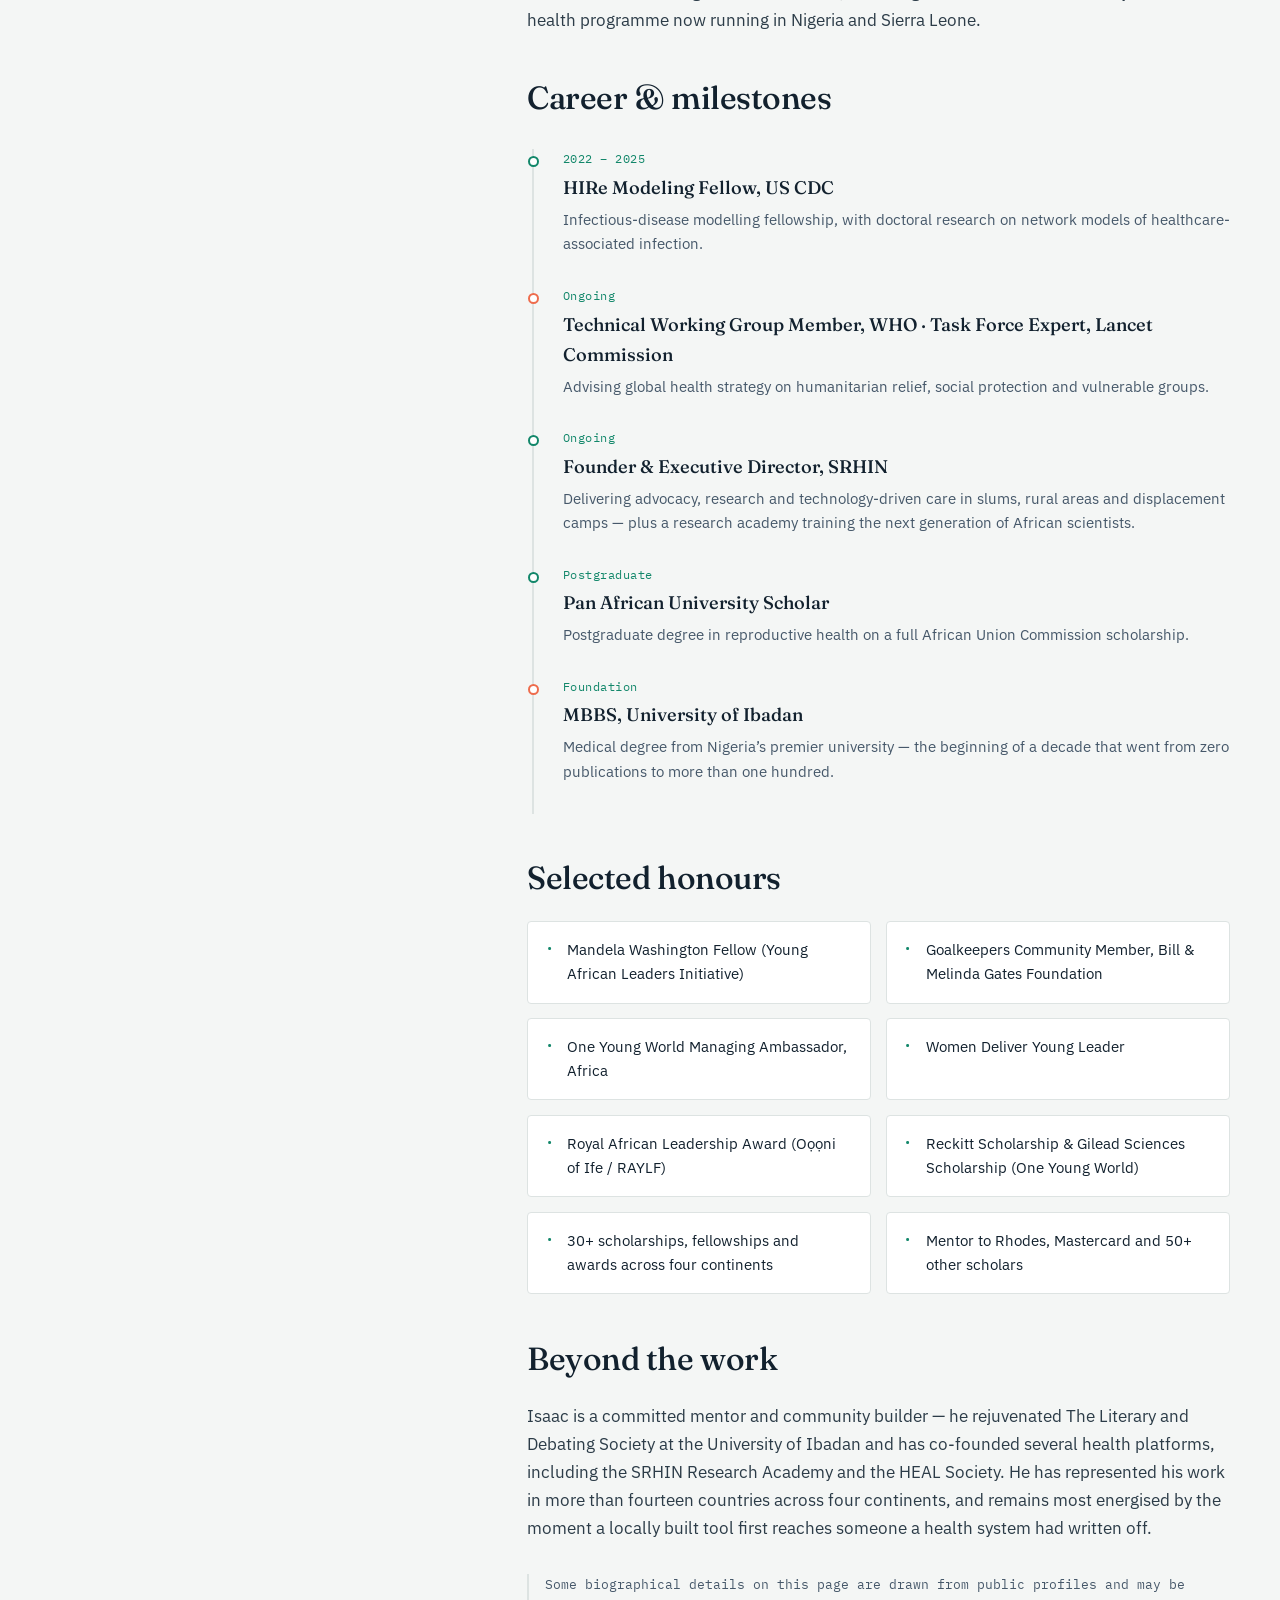
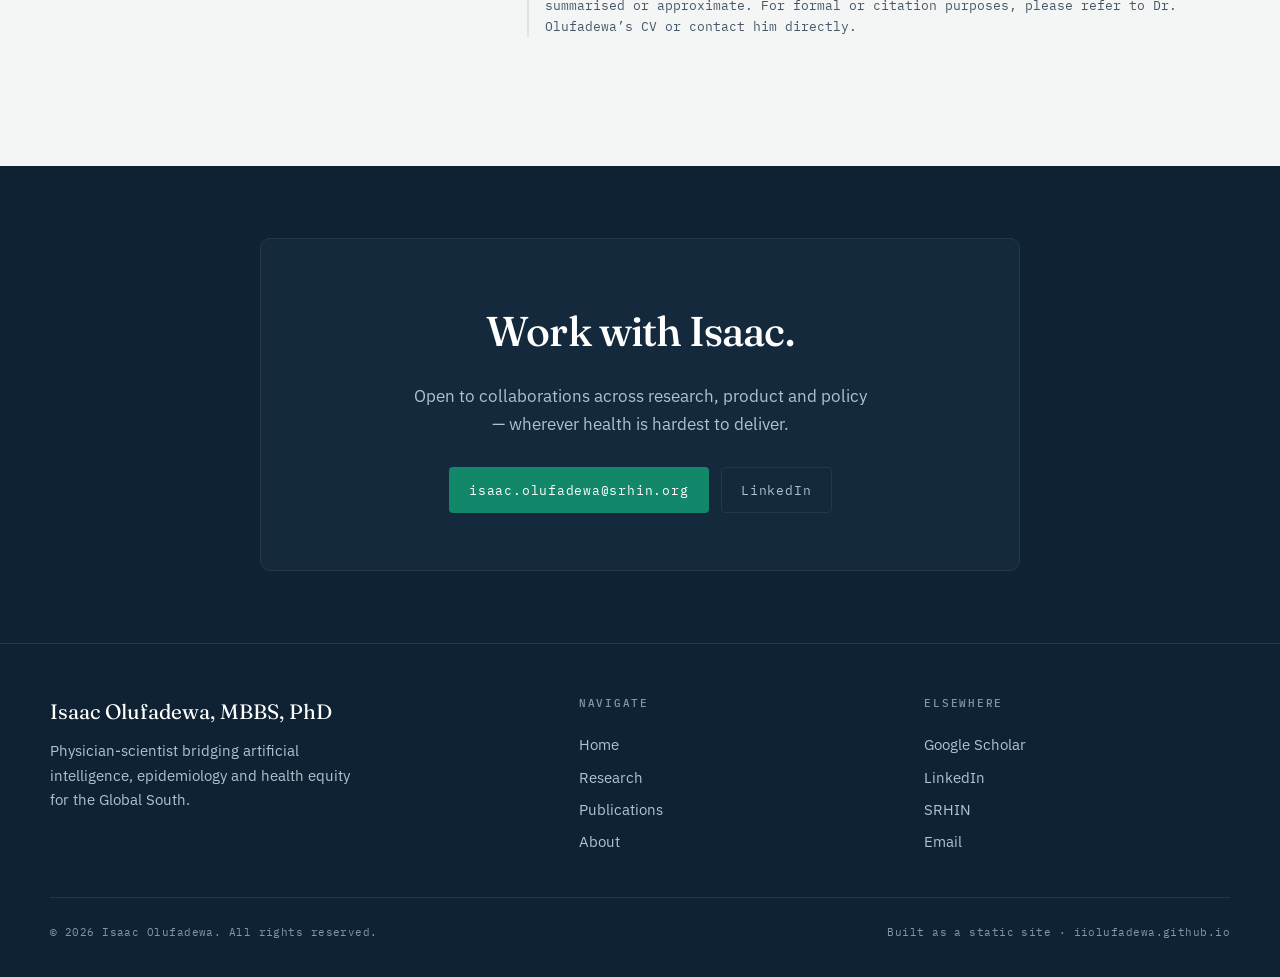
==== commit 3836cd50: "update site" ====
--- a/about.html
+++ b/about.html
@@ -53,7 +53,7 @@
       <!-- sticky card -->
       <aside class="bio-side reveal">
         <div class="bio-card">
-          <div class="pf"><img src="assets/img/portrait-placeholder.svg" alt="Portrait of Dr. Isaac Olufadewa"></div>
+          <div class="pf"><img src="assets/img/portrait-placeholder.jpg" alt="Portrait of Dr. Isaac Olufadewa"></div>
           <div class="info">
             <div class="n">Isaac I. Olufadewa</div>
             <div class="t">MBBS · PhD</div>
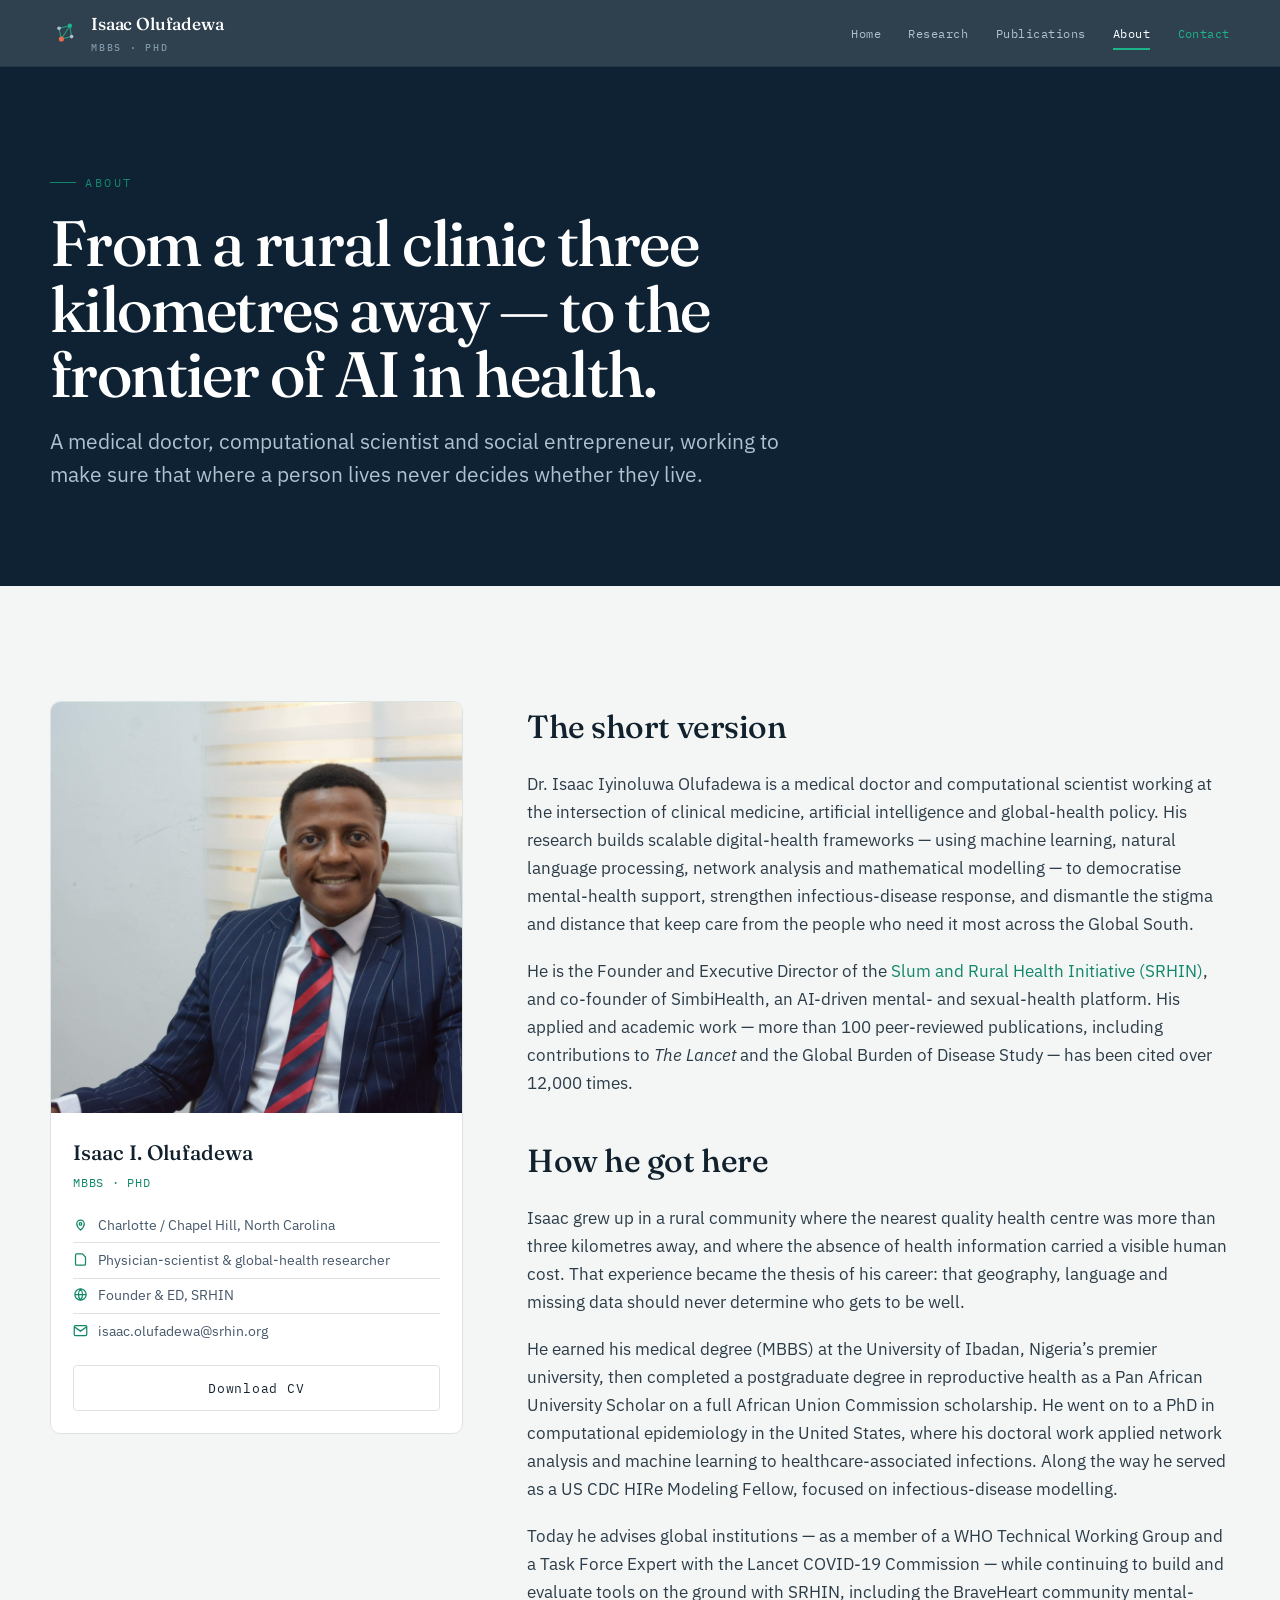
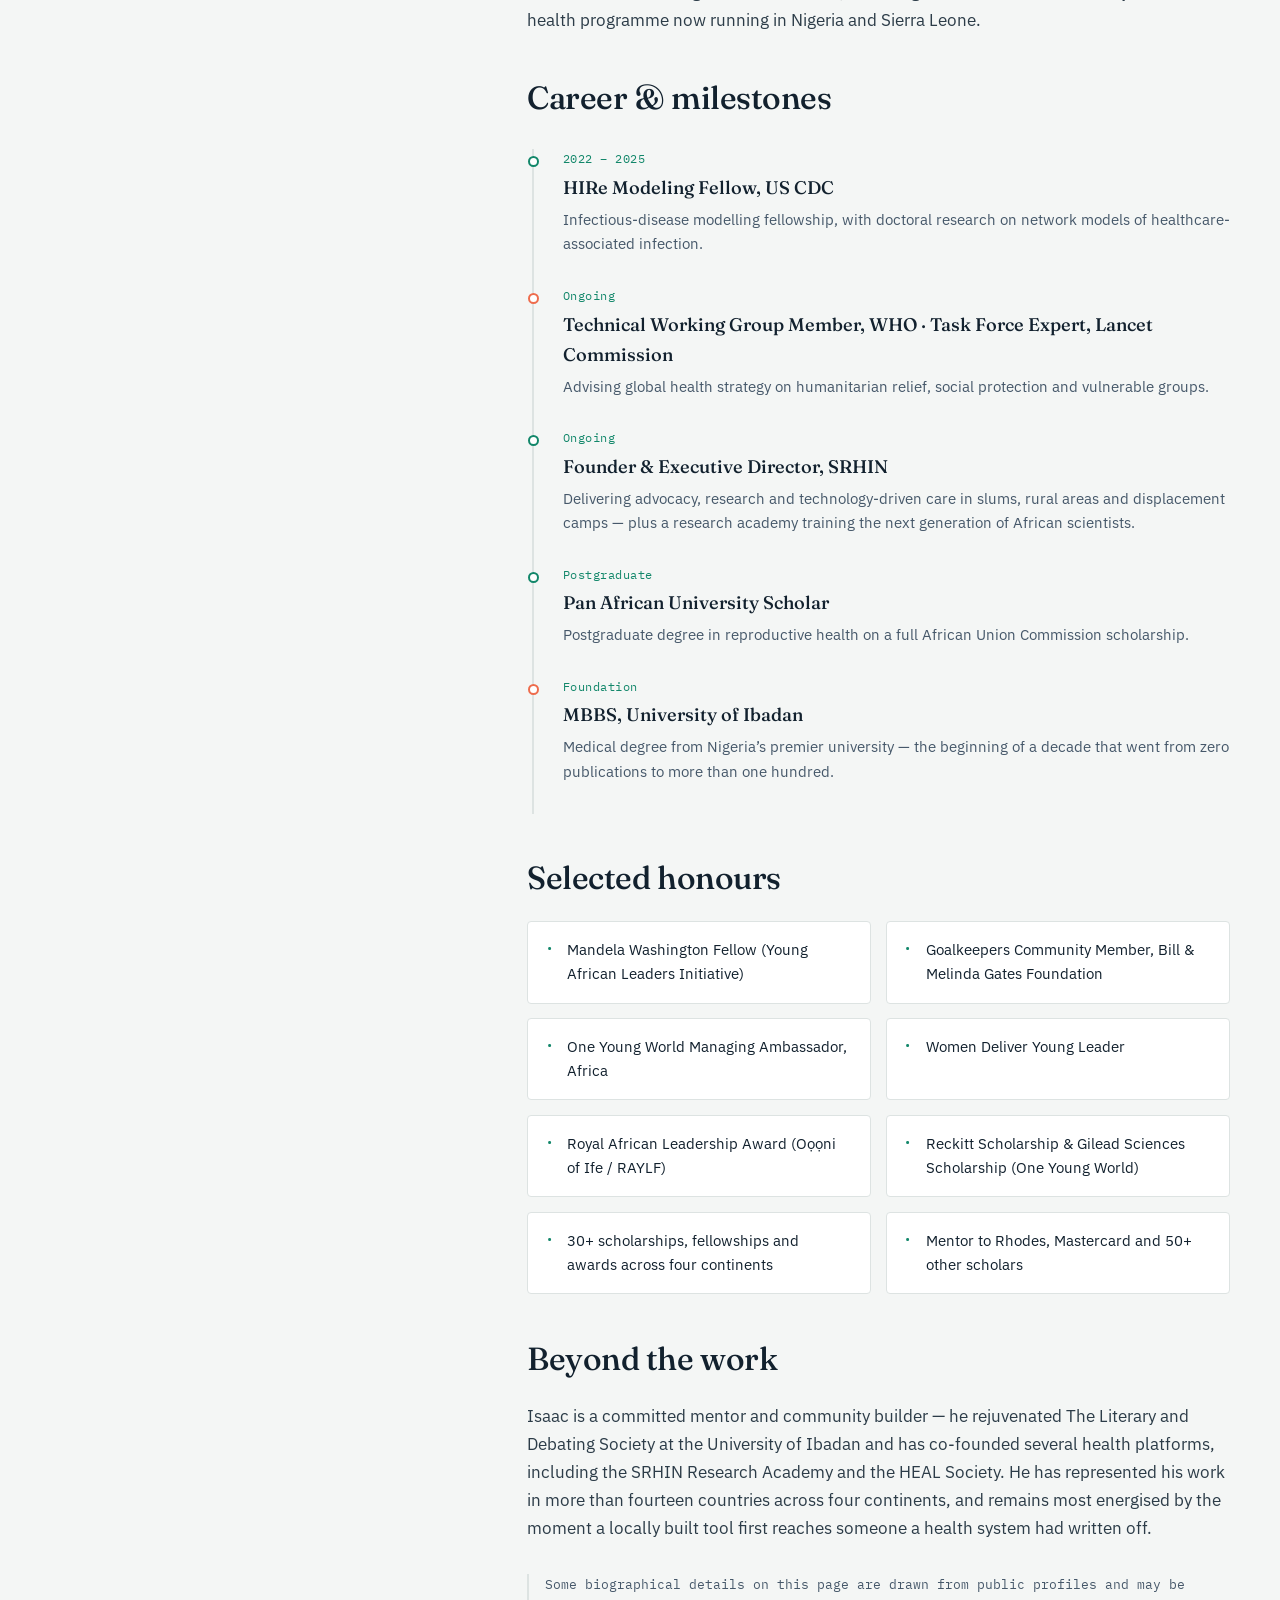
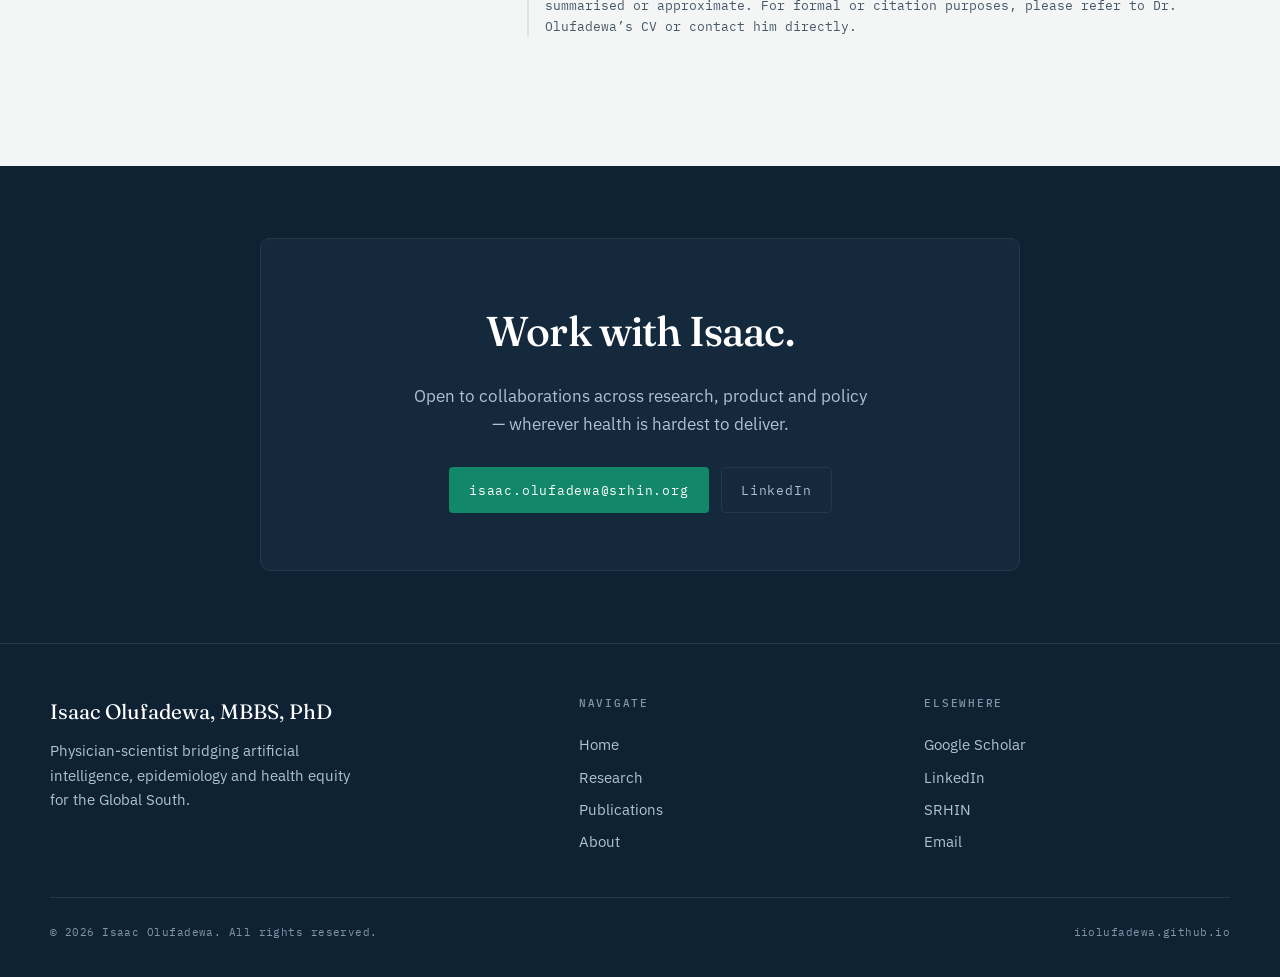
==== commit 2b44cf55: "update site" ====
--- a/about.html
+++ b/about.html
@@ -163,7 +163,7 @@
     </div>
     <div class="footer-bottom">
       <span>&copy; <span id="year">2026</span> Isaac Olufadewa. All rights reserved.</span>
-      <span>Built as a static site · iiolufadewa.github.io</span>
+      <span>iiolufadewa.github.io</span>
     </div>
   </div>
 </footer>
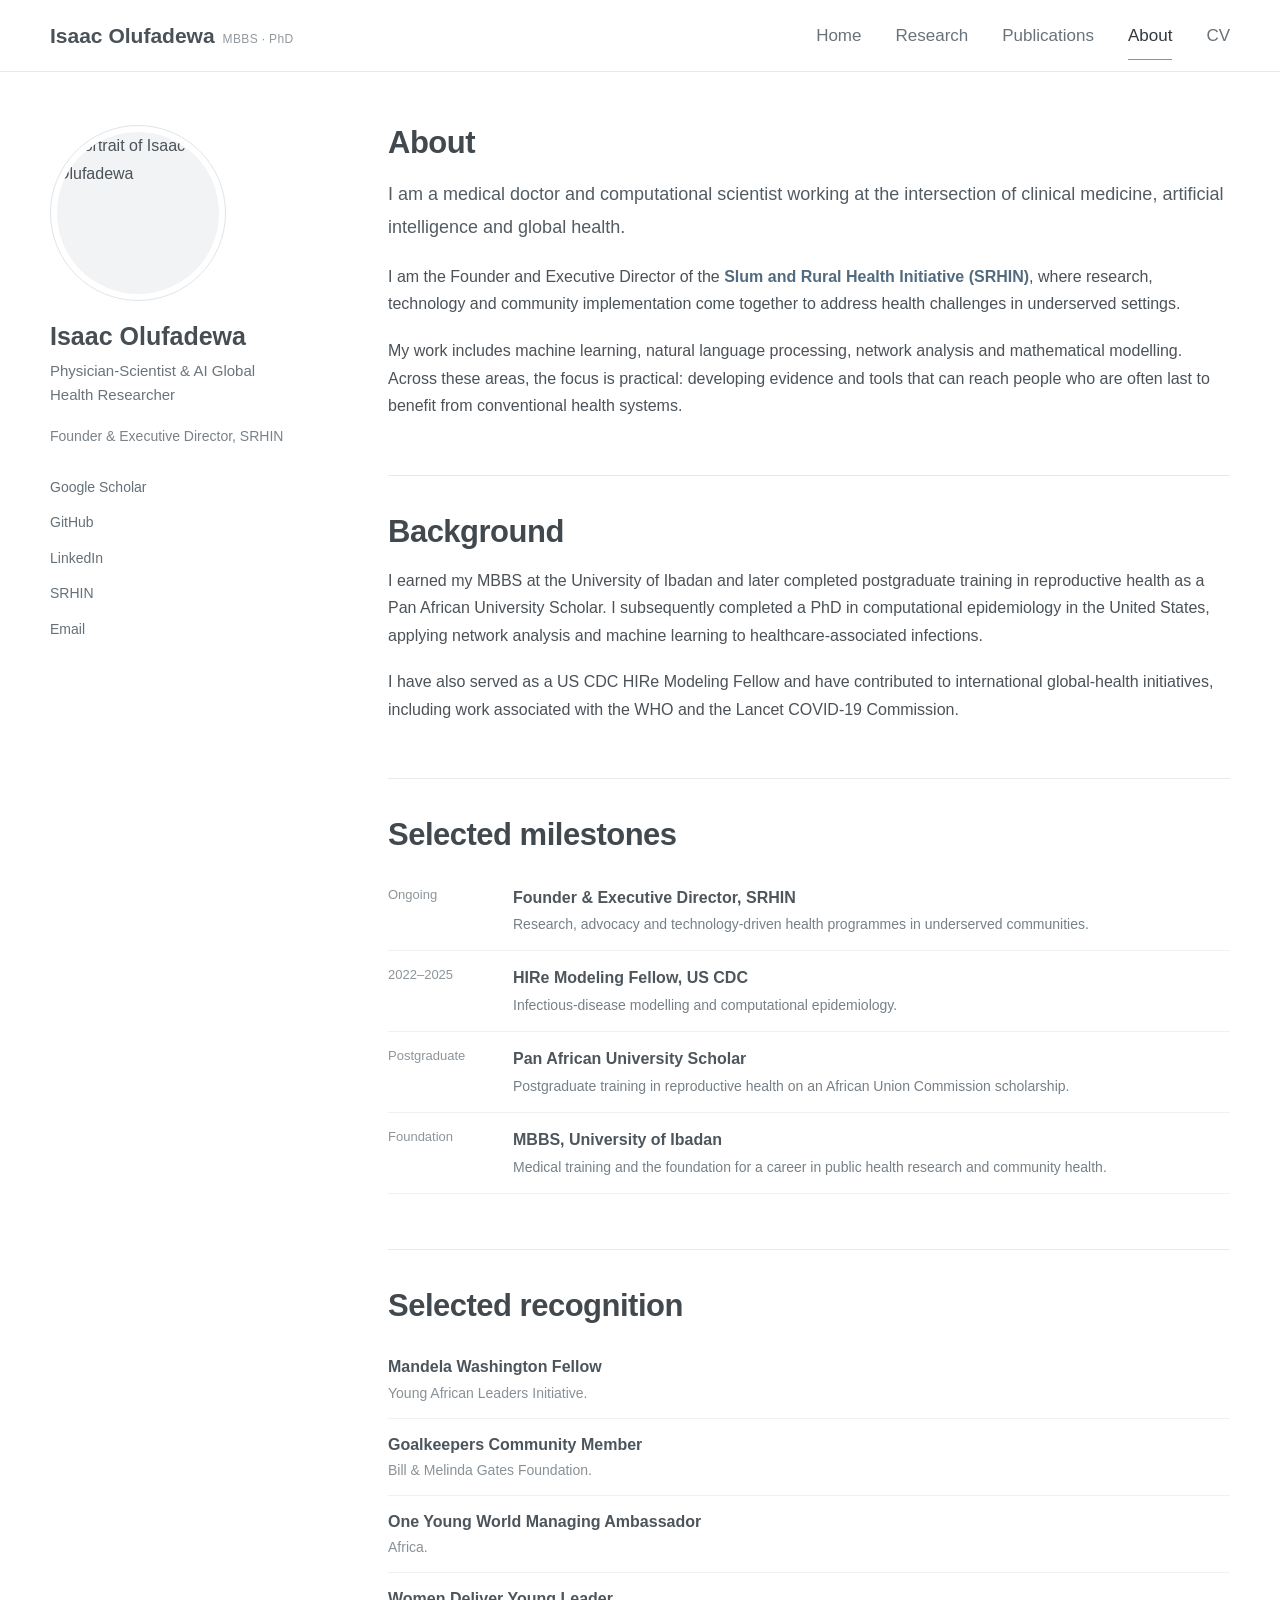
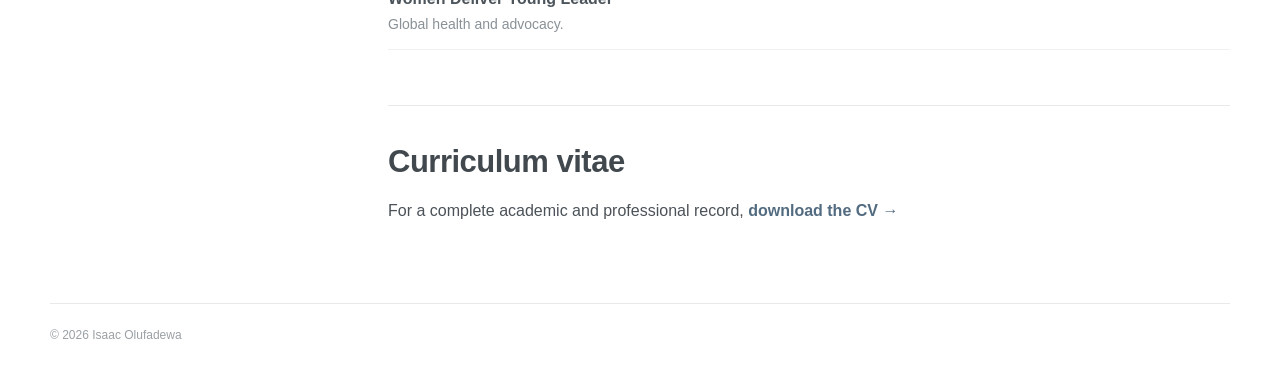
==== commit aafd5882: "update site" ====
--- a/about.html
+++ b/about.html
@@ -4,170 +4,82 @@
 <meta charset="UTF-8">
 <meta name="viewport" content="width=device-width, initial-scale=1">
 <title>About — Isaac Olufadewa, MBBS, PhD</title>
-<meta name="description" content="Biography of Dr. Isaac Iyinoluwa Olufadewa — physician-scientist, founder of SRHIN, CDC HIRe Modeling Fellow and WHO Technical Working Group member.">
-<link rel="icon" type="image/svg+xml" href="assets/img/favicon.svg">
-<link rel="preconnect" href="https://fonts.googleapis.com">
-<link rel="preconnect" href="https://fonts.gstatic.com" crossorigin>
-<link href="https://fonts.googleapis.com/css2?family=Fraunces:ital,opsz,wght@0,9..144,400..600;1,9..144,400..500&family=IBM+Plex+Mono:wght@400;500;600&family=IBM+Plex+Sans:wght@400;500;600&display=swap" rel="stylesheet">
+<meta name="description" content="Biography and career background of Isaac Olufadewa, physician-scientist and AI global health researcher.">
 <link rel="stylesheet" href="assets/css/style.css">
 </head>
 <body>
-
 <header class="site-header">
-  <div class="wrap nav">
-    <a class="brand" href="index.html" aria-label="Isaac Olufadewa — home">
-      <svg class="glyph" viewBox="0 0 100 100" aria-hidden="true">
-        <g stroke="#1eb489" stroke-width="3.4" opacity="0.85">
-          <line x1="30" y1="34" x2="66" y2="26"/><line x1="30" y1="34" x2="38" y2="70"/>
-          <line x1="66" y1="26" x2="72" y2="62"/><line x1="38" y1="70" x2="72" y2="62"/>
-          <line x1="66" y1="26" x2="38" y2="70"/>
-        </g>
-        <circle cx="66" cy="26" r="7.5" fill="#1eb489"/><circle cx="30" cy="34" r="6" fill="#aec2d1"/>
-        <circle cx="72" cy="62" r="6" fill="#aec2d1"/><circle cx="38" cy="70" r="8.5" fill="#ee6c4d"/>
-      </svg>
-      <span>Isaac Olufadewa<small>MBBS · PhD</small></span>
-    </a>
-    <nav class="nav-links" aria-label="Primary">
-      <a href="index.html">Home</a>
-      <a href="research.html">Research</a>
-      <a href="publications.html">Publications</a>
-      <a href="about.html" class="is-active">About</a>
-      <a href="index.html#contact" class="nav-cta">Contact</a>
+  <div class="header-inner">
+    <a class="site-name" href="index.html">Isaac Olufadewa<small>MBBS · PhD</small></a>
+    <nav class="site-nav" aria-label="Primary navigation">
+      <a href="index.html" data-page="index.html">Home</a>
+      <a href="research.html" data-page="research.html">Research</a>
+      <a href="publications.html" data-page="publications.html">Publications</a>
+      <a href="about.html" data-page="about.html">About</a>
+      <a href="assets/docs/Isaac-Olufadewa-CV.pdf">CV</a>
     </nav>
-    <button class="nav-toggle" aria-label="Menu" aria-expanded="false"><span></span><span></span><span></span></button>
   </div>
 </header>
+<div class="page">
+<aside class="sidebar">
+  <div class="portrait-wrap">
+    <img class="portrait" src="assets/img/isaac.jpg" alt="Portrait of Isaac Olufadewa">
+    <div class="monogram" aria-hidden="true">IO</div>
+  </div>
+  <div>
+    <h1>Isaac Olufadewa</h1>
+    <p class="role">Physician-Scientist &amp; AI Global Health Researcher</p>
+    <p class="affiliation">Founder &amp; Executive Director, SRHIN</p>
+  </div>
+  <ul class="sidebar-links">
+    <li><a href="https://scholar.google.com/citations?user=htUWujUAAAAJ&amp;hl=en" target="_blank" rel="noopener">Google Scholar</a></li>
+    <li><a href="https://github.com/iiolufadewa" target="_blank" rel="noopener">GitHub</a></li>
+    <li><a href="https://www.linkedin.com/in/isaacolufadewa" target="_blank" rel="noopener">LinkedIn</a></li>
+    <li><a href="https://srhin.org" target="_blank" rel="noopener">SRHIN</a></li>
+    <li><a href="mailto:isaac.olufadewa@srhin.org">Email</a></li>
+  </ul>
+</aside>
+<main>
+  <section class="section">
+    <h2 class="section-title">About</h2>
+    <p class="lead">I am a medical doctor and computational scientist working at the intersection of clinical medicine, artificial intelligence and global health.</p>
+    <p>I am the Founder and Executive Director of the <a class="inline-link" href="https://srhin.org" target="_blank" rel="noopener">Slum and Rural Health Initiative (SRHIN)</a>, where research, technology and community implementation come together to address health challenges in underserved settings.</p>
+    <p>My work includes machine learning, natural language processing, network analysis and mathematical modelling. Across these areas, the focus is practical: developing evidence and tools that can reach people who are often last to benefit from conventional health systems.</p>
+  </section>
 
-<section class="page-hero">
-  <div class="wrap">
-    <p class="eyebrow">About</p>
-    <h1>From a rural clinic three kilometres away &mdash; to the frontier of AI in health.</h1>
-    <p class="lead">A medical doctor, computational scientist and social entrepreneur, working to make sure that where a person lives never decides whether they live.</p>
-  </div>
-</section>
+  <section class="section">
+    <h2 class="section-title">Background</h2>
+    <p>I earned my MBBS at the University of Ibadan and later completed postgraduate training in reproductive health as a Pan African University Scholar. I subsequently completed a PhD in computational epidemiology in the United States, applying network analysis and machine learning to healthcare-associated infections.</p>
+    <p>I have also served as a US CDC HIRe Modeling Fellow and have contributed to international global-health initiatives, including work associated with the WHO and the Lancet COVID-19 Commission.</p>
+  </section>
 
-<section class="band band--porcelain">
-  <div class="wrap">
-    <div class="bio-grid">
+  <section class="section">
+    <h2 class="section-title">Selected milestones</h2>
+    <ul class="timeline">
+      <li><span class="date">Ongoing</span><div><h3>Founder &amp; Executive Director, SRHIN</h3><p>Research, advocacy and technology-driven health programmes in underserved communities.</p></div></li>
+      <li><span class="date">2022–2025</span><div><h3>HIRe Modeling Fellow, US CDC</h3><p>Infectious-disease modelling and computational epidemiology.</p></div></li>
+      <li><span class="date">Postgraduate</span><div><h3>Pan African University Scholar</h3><p>Postgraduate training in reproductive health on an African Union Commission scholarship.</p></div></li>
+      <li><span class="date">Foundation</span><div><h3>MBBS, University of Ibadan</h3><p>Medical training and the foundation for a career in public health research and community health.</p></div></li>
+    </ul>
+  </section>
 
-      <!-- sticky card -->
-      <aside class="bio-side reveal">
-        <div class="bio-card">
-          <div class="pf"><img src="assets/img/portrait-placeholder.jpg" alt="Portrait of Dr. Isaac Olufadewa"></div>
-          <div class="info">
-            <div class="n">Isaac I. Olufadewa</div>
-            <div class="t">MBBS · PhD</div>
-            <ul>
-              <li><svg viewBox="0 0 24 24" fill="none" stroke="currentColor" stroke-width="2"><path d="M12 21s-6-5.2-6-10a6 6 0 0 1 12 0c0 4.8-6 10-6 10z"/><circle cx="12" cy="11" r="2"/></svg><span>Charlotte / Chapel Hill, North Carolina</span></li>
-              <li><svg viewBox="0 0 24 24" fill="none" stroke="currentColor" stroke-width="2"><path d="M4 19V5a2 2 0 0 1 2-2h9l5 5v11a2 2 0 0 1-2 2H6a2 2 0 0 1-2-2z"/></svg><span>Physician-scientist &amp; global-health researcher</span></li>
-              <li><svg viewBox="0 0 24 24" fill="none" stroke="currentColor" stroke-width="2"><circle cx="12" cy="12" r="9"/><path d="M3 12h18M12 3a14 14 0 0 1 0 18M12 3a14 14 0 0 0 0 18"/></svg><span>Founder &amp; ED, SRHIN</span></li>
-              <li><svg viewBox="0 0 24 24" fill="none" stroke="currentColor" stroke-width="2"><rect x="2" y="4" width="20" height="16" rx="2"/><path d="m2 6 10 7L22 6"/></svg><span>isaac.olufadewa@srhin.org</span></li>
-            </ul>
-            <a class="btn btn--outline" style="width:100%; justify-content:center; margin-top:1rem" href="assets/docs/Isaac-Olufadewa-CV.pdf" download>Download CV</a>
-          </div>
-        </div>
-      </aside>
+  <section class="section">
+    <h2 class="section-title">Selected recognition</h2>
+    <ul class="simple-list">
+      <li><strong>Mandela Washington Fellow</strong><span>Young African Leaders Initiative.</span></li>
+      <li><strong>Goalkeepers Community Member</strong><span>Bill &amp; Melinda Gates Foundation.</span></li>
+      <li><strong>One Young World Managing Ambassador</strong><span>Africa.</span></li>
+      <li><strong>Women Deliver Young Leader</strong><span>Global health and advocacy.</span></li>
+    </ul>
+  </section>
 
-      <!-- prose -->
-      <div class="prose reveal">
-        <h2>The short version</h2>
-        <p>Dr. Isaac Iyinoluwa Olufadewa is a medical doctor and computational scientist working at the intersection of clinical medicine, artificial intelligence and global-health policy. His research builds scalable digital-health frameworks &mdash; using machine learning, natural language processing, network analysis and mathematical modelling &mdash; to democratise mental-health support, strengthen infectious-disease response, and dismantle the stigma and distance that keep care from the people who need it most across the Global South.</p>
-        <p>He is the Founder and Executive Director of the <a class="link-underline" href="https://srhin.org" target="_blank" rel="noopener">Slum and Rural Health Initiative (SRHIN)</a>, and co-founder of SimbiHealth, an AI-driven mental- and sexual-health platform. His applied and academic work &mdash; more than 100 peer-reviewed publications, including contributions to <em>The Lancet</em> and the Global Burden of Disease Study &mdash; has been cited over 12,000 times.</p>
-
-        <h2>How he got here</h2>
-        <p>Isaac grew up in a rural community where the nearest quality health centre was more than three kilometres away, and where the absence of health information carried a visible human cost. That experience became the thesis of his career: that geography, language and missing data should never determine who gets to be well.</p>
-        <p>He earned his medical degree (MBBS) at the University of Ibadan, Nigeria&rsquo;s premier university, then completed a postgraduate degree in reproductive health as a Pan African University Scholar on a full African Union Commission scholarship. He went on to a PhD in computational epidemiology in the United States, where his doctoral work applied network analysis and machine learning to healthcare-associated infections. Along the way he served as a US CDC HIRe Modeling Fellow, focused on infectious-disease modelling.</p>
-        <p>Today he advises global institutions &mdash; as a member of a WHO Technical Working Group and a Task Force Expert with the Lancet COVID-19 Commission &mdash; while continuing to build and evaluate tools on the ground with SRHIN, including the BraveHeart community mental-health programme now running in Nigeria and Sierra Leone.</p>
-
-        <h2>Career &amp; milestones</h2>
-        <div class="timeline">
-          <div class="tl-item">
-            <div class="yr">2022 &ndash; 2025</div>
-            <h3>HIRe Modeling Fellow, US CDC</h3>
-            <p>Infectious-disease modelling fellowship, with doctoral research on network models of healthcare-associated infection.</p>
-          </div>
-          <div class="tl-item coral">
-            <div class="yr">Ongoing</div>
-            <h3>Technical Working Group Member, WHO · Task Force Expert, Lancet Commission</h3>
-            <p>Advising global health strategy on humanitarian relief, social protection and vulnerable groups.</p>
-          </div>
-          <div class="tl-item">
-            <div class="yr">Ongoing</div>
-            <h3>Founder &amp; Executive Director, SRHIN</h3>
-            <p>Delivering advocacy, research and technology-driven care in slums, rural areas and displacement camps &mdash; plus a research academy training the next generation of African scientists.</p>
-          </div>
-          <div class="tl-item">
-            <div class="yr">Postgraduate</div>
-            <h3>Pan African University Scholar</h3>
-            <p>Postgraduate degree in reproductive health on a full African Union Commission scholarship.</p>
-          </div>
-          <div class="tl-item coral">
-            <div class="yr">Foundation</div>
-            <h3>MBBS, University of Ibadan</h3>
-            <p>Medical degree from Nigeria&rsquo;s premier university &mdash; the beginning of a decade that went from zero publications to more than one hundred.</p>
-          </div>
-        </div>
-
-        <h2>Selected honours</h2>
-        <div class="honours">
-          <div class="honour"><span class="yr">&bull;</span><span class="txt">Mandela Washington Fellow (Young African Leaders Initiative)</span></div>
-          <div class="honour"><span class="yr">&bull;</span><span class="txt">Goalkeepers Community Member, Bill &amp; Melinda Gates Foundation</span></div>
-          <div class="honour"><span class="yr">&bull;</span><span class="txt">One Young World Managing Ambassador, Africa</span></div>
-          <div class="honour"><span class="yr">&bull;</span><span class="txt">Women Deliver Young Leader</span></div>
-          <div class="honour"><span class="yr">&bull;</span><span class="txt">Royal African Leadership Award (O&#7885;&#7885;ni of Ife / RAYLF)</span></div>
-          <div class="honour"><span class="yr">&bull;</span><span class="txt">Reckitt Scholarship &amp; Gilead Sciences Scholarship (One Young World)</span></div>
-          <div class="honour"><span class="yr">&bull;</span><span class="txt">30+ scholarships, fellowships and awards across four continents</span></div>
-          <div class="honour"><span class="yr">&bull;</span><span class="txt">Mentor to Rhodes, Mastercard and 50+ other scholars</span></div>
-        </div>
-
-        <h2>Beyond the work</h2>
-        <p>Isaac is a committed mentor and community builder &mdash; he rejuvenated The Literary and Debating Society at the University of Ibadan and has co-founded several health platforms, including the SRHIN Research Academy and the HEAL Society. He has represented his work in more than fourteen countries across four continents, and remains most energised by the moment a locally built tool first reaches someone a health system had written off.</p>
-        <p style="font-family:var(--mono); font-size:.8rem; color:var(--ink-soft); border-left:2px solid var(--line); padding-left:1rem; margin-top:2rem">Some biographical details on this page are drawn from public profiles and may be summarised or approximate. For formal or citation purposes, please refer to Dr. Olufadewa&rsquo;s CV or contact him directly.</p>
-      </div>
-    </div>
-  </div>
-</section>
-
-<!-- CTA -->
-<section class="band band--ink band--tight">
-  <div class="wrap wrap--narrow">
-    <div class="cta-box">
-      <h2>Work with Isaac.</h2>
-      <p>Open to collaborations across research, product and policy &mdash; wherever health is hardest to deliver.</p>
-      <div class="cta-actions">
-        <a class="btn btn--solid" href="mailto:isaac.olufadewa@srhin.org">isaac.olufadewa@srhin.org</a>
-        <a class="btn btn--ghost" href="https://www.linkedin.com/in/isaacolufadewa" target="_blank" rel="noopener">LinkedIn</a>
-      </div>
-    </div>
-  </div>
-</section>
-
-<footer class="site-footer">
-  <div class="wrap">
-    <div class="footer-grid">
-      <div>
-        <div class="footer-brand">Isaac Olufadewa, MBBS, PhD</div>
-        <p>Physician-scientist bridging artificial intelligence, epidemiology and health equity for the Global South.</p>
-      </div>
-      <div>
-        <h4>Navigate</h4>
-        <a href="index.html">Home</a><a href="research.html">Research</a><a href="publications.html">Publications</a><a href="about.html">About</a>
-      </div>
-      <div>
-        <h4>Elsewhere</h4>
-        <a href="https://scholar.google.com/citations?user=htUWujUAAAAJ&hl=en" target="_blank" rel="noopener">Google Scholar</a>
-        <a href="https://www.linkedin.com/in/isaacolufadewa" target="_blank" rel="noopener">LinkedIn</a>
-        <a href="https://srhin.org" target="_blank" rel="noopener">SRHIN</a>
-        <a href="mailto:isaac.olufadewa@srhin.org">Email</a>
-      </div>
-    </div>
-    <div class="footer-bottom">
-      <span>&copy; <span id="year">2026</span> Isaac Olufadewa. All rights reserved.</span>
-      <span>iiolufadewa.github.io</span>
-    </div>
-  </div>
-</footer>
-
+  <section class="section">
+    <h2 class="section-title">Curriculum vitae</h2>
+    <p>For a complete academic and professional record, <a class="inline-link" href="assets/docs/Isaac-Olufadewa-CV.pdf">download the CV →</a></p>
+  </section>
+</main>
+</div>
+<footer class="footer">© <span data-year>2026</span> Isaac Olufadewa</footer>
 <script src="assets/js/main.js"></script>
 </body>
-</html>
+</html>
--- a/assets/css/style.css
+++ b/assets/css/style.css
@@ -1,487 +1,369 @@
-/* =============================================================
-   Isaac Olufadewa — personal site
-   Design system
-   Palette : Petrol Ink / Porcelain / Jade / Coral
-   Type    : Fraunces (display) · IBM Plex Sans (body) · IBM Plex Mono (data)
-   ============================================================= */
-
-:root {
-  /* ---- colour ---- */
-  --petrol:      #0f2233;   /* deep background: hero, footer, ink bands */
-  --petrol-2:    #14293c;   /* raised surfaces on petrol */
-  --petrol-line: #24384a;   /* hairlines on petrol */
-  --porcelain:   #f4f6f5;   /* light section background */
-  --paper:       #ffffff;   /* cards on porcelain */
-  --ink:         #12212e;   /* primary text on light */
-  --ink-soft:    #46586a;   /* secondary text on light */
-  --mist:        #aec2d1;   /* secondary text on petrol */
-  --mist-soft:   #7f97a8;   /* tertiary text on petrol */
-  --line:        #dde3e2;   /* hairlines on light */
-
-  --jade:        #12876a;   /* primary accent (links, edges, marks) */
-  --jade-bright: #1eb489;   /* jade for dark backgrounds */
-  --jade-wash:   #e4f0ec;   /* faint jade fill */
-  --coral:       #ee6c4d;   /* human / community accent, used sparingly */
-  --coral-soft:  #f4a48f;
-
-  /* ---- type ---- */
-  --display: "Fraunces", Georgia, "Times New Roman", serif;
-  --body:    "IBM Plex Sans", system-ui, -apple-system, sans-serif;
-  --mono:    "IBM Plex Mono", ui-monospace, "SFMono-Regular", monospace;
-
-  /* ---- structure ---- */
-  --measure: 1180px;
-  --measure-narrow: 760px;
-  --radius: 4px;
-  --radius-lg: 10px;
-  --ease: cubic-bezier(.22,.61,.36,1);
-}
-
-/* ------------------------------------------------------------- reset */
-*, *::before, *::after { box-sizing: border-box; }
-html { -webkit-text-size-adjust: 100%; scroll-behavior: smooth; }
-@media (prefers-reduced-motion: reduce) { html { scroll-behavior: auto; } }
-body {
-  margin: 0;
-  font-family: var(--body);
-  font-size: 1.0625rem;
-  line-height: 1.65;
-  color: var(--ink);
-  background: var(--porcelain);
-  -webkit-font-smoothing: antialiased;
-  text-rendering: optimizeLegibility;
-}
-img { max-width: 100%; display: block; }
-a { color: inherit; }
-h1,h2,h3,h4 { margin: 0; font-weight: 500; }
-p { margin: 0 0 1.1em; }
-ul { margin: 0; padding: 0; list-style: none; }
-
-/* ------------------------------------------------------------- helpers */
-.wrap { width: min(100% - 2.6rem, var(--measure)); margin-inline: auto; }
-.wrap--narrow { width: min(100% - 2.6rem, var(--measure-narrow)); margin-inline: auto; }
-
-.eyebrow {
-  font-family: var(--mono);
-  font-size: .72rem;
-  letter-spacing: .22em;
-  text-transform: uppercase;
-  color: var(--jade);
-  display: inline-flex;
-  align-items: center;
-  gap: .6rem;
-  margin: 0 0 1.1rem;
-}
-.eyebrow::before {
-  content: "";
-  width: 1.6rem; height: 1px;
-  background: var(--jade);
-  display: inline-block;
-}
-.band--ink .eyebrow { color: var(--jade-bright); }
-.band--ink .eyebrow::before { background: var(--jade-bright); }
-
-.section-title {
-  font-family: var(--display);
-  font-optical-sizing: auto;
-  font-weight: 500;
-  font-size: clamp(1.9rem, 3.6vw, 2.85rem);
-  line-height: 1.08;
-  letter-spacing: -.015em;
-}
-.lead {
-  font-size: clamp(1.12rem, 1.7vw, 1.32rem);
-  line-height: 1.55;
-  color: var(--ink-soft);
-}
-.band--ink .lead { color: var(--mist); }
-
-.band { padding-block: clamp(4rem, 9vw, 7.5rem); }
-.band--ink { background: var(--petrol); color: var(--mist); }
-.band--porcelain { background: var(--porcelain); }
-.band--paper { background: var(--paper); }
-.band--tight { padding-block: clamp(3rem, 6vw, 4.5rem); }
-
-.link-underline {
-  color: var(--jade);
-  text-decoration: none;
-  background-image: linear-gradient(var(--jade), var(--jade));
-  background-size: 0% 1.5px;
-  background-repeat: no-repeat;
-  background-position: 0 100%;
-  transition: background-size .35s var(--ease);
-  padding-bottom: 1px;
-}
-.link-underline:hover, .link-underline:focus-visible { background-size: 100% 1.5px; }
-.band--ink .link-underline { color: var(--jade-bright); background-image: linear-gradient(var(--jade-bright),var(--jade-bright)); }
-
-/* buttons ------------------------------------------------------------- */
-.btn {
-  display: inline-flex; align-items: center; gap: .55rem;
-  font-family: var(--mono);
-  font-size: .8rem; letter-spacing: .06em;
-  padding: .72rem 1.2rem;
-  border-radius: var(--radius);
-  text-decoration: none;
-  border: 1px solid transparent;
-  transition: transform .25s var(--ease), background .25s var(--ease), color .25s var(--ease), border-color .25s;
-  will-change: transform;
-}
-.btn:hover { transform: translateY(-2px); }
-.btn--solid { background: var(--jade); color: #fff; }
-.btn--solid:hover { background: #0f7359; }
-.btn--ghost { border-color: var(--petrol-line); color: var(--mist); }
-.btn--ghost:hover { border-color: var(--jade-bright); color: #fff; }
-.btn--outline { border-color: var(--line); color: var(--ink); background: var(--paper); }
-.btn--outline:hover { border-color: var(--jade); color: var(--jade); }
-.btn .arw { transition: transform .25s var(--ease); }
-.btn:hover .arw { transform: translateX(3px); }
-
-/* focus */
-a:focus-visible, button:focus-visible {
-  outline: 2px solid var(--jade-bright);
-  outline-offset: 3px;
-  border-radius: 2px;
-}
-
-/* ============================================================= header */
-.site-header {
-  position: sticky; top: 0; z-index: 60;
-  background: rgba(15,34,51,.86);
-  backdrop-filter: saturate(140%) blur(10px);
-  -webkit-backdrop-filter: saturate(140%) blur(10px);
-  border-bottom: 1px solid var(--petrol-line);
-}
-.nav {
-  display: flex; align-items: center; justify-content: space-between;
-  height: 66px;
-}
-.brand {
-  display: inline-flex; align-items: center; gap: .7rem;
-  text-decoration: none; color: #fff;
-  font-family: var(--display); font-weight: 500; font-size: 1.08rem;
-  letter-spacing: -.01em;
-}
-.brand .glyph { width: 30px; height: 30px; flex: 0 0 auto; }
-.brand small { display:block; font-family: var(--mono); font-size:.6rem; letter-spacing:.18em; color: var(--mist-soft); text-transform: uppercase; margin-top: 1px;}
-.nav-links { display: flex; align-items: center; gap: 1.7rem; }
-.nav-links a {
-  font-family: var(--mono); font-size: .78rem; letter-spacing: .04em;
-  color: var(--mist); text-decoration: none; position: relative; padding: .3rem 0;
-  transition: color .2s;
-}
-.nav-links a:hover { color: #fff; }
-.nav-links a.is-active { color: #fff; }
-.nav-links a.is-active::after {
-  content: ""; position: absolute; left: 0; right: 0; bottom: -2px; height: 2px; background: var(--jade-bright);
-}
-.nav-cta { color: var(--jade-bright) !important; }
-.nav-toggle { display: none; background: none; border: 0; cursor: pointer; padding: .4rem; }
-.nav-toggle span { display:block; width: 22px; height: 2px; background: var(--mist); margin: 4px 0; transition: .3s; }
-
-/* ============================================================= hero */
-.hero { position: relative; background: var(--petrol); color: #fff; overflow: hidden; }
-.hero-net { position: absolute; inset: 0; width: 100%; height: 100%; z-index: 0; }
-.hero-net canvas { width: 100%; height: 100%; display: block; }
-.hero::after { /* vignette to keep text legible */
-  content:""; position:absolute; inset:0; z-index:1; pointer-events:none;
-  background:
-    radial-gradient(120% 85% at 78% 18%, transparent 40%, rgba(15,34,51,.55) 100%),
-    linear-gradient(180deg, rgba(15,34,51,.35), rgba(15,34,51,.15) 30%, rgba(15,34,51,.55));
-}
-.hero-inner { position: relative; z-index: 2; padding-block: clamp(4.5rem, 11vw, 8rem); }
-.hero-grid { display: grid; grid-template-columns: 1.55fr .9fr; gap: clamp(2rem, 5vw, 4rem); align-items: center; }
-
-.hero-kicker {
-  font-family: var(--mono); font-size: .74rem; letter-spacing: .2em; text-transform: uppercase;
-  color: var(--jade-bright); display:flex; align-items:center; gap:.7rem; margin-bottom: 1.6rem;
-}
-.hero-kicker .dot { width: 7px; height: 7px; border-radius: 50%; background: var(--coral); box-shadow: 0 0 0 0 rgba(238,108,77,.7); animation: pulse 2.6s infinite; }
-@keyframes pulse { 0%{box-shadow:0 0 0 0 rgba(238,108,77,.55);} 70%{box-shadow:0 0 0 9px rgba(238,108,77,0);} 100%{box-shadow:0 0 0 0 rgba(238,108,77,0);} }
-@media (prefers-reduced-motion: reduce){ .hero-kicker .dot { animation: none; } }
-
-.hero h1 {
-  font-family: var(--display); font-optical-sizing: auto;
-  font-weight: 500; font-size: clamp(2.5rem, 6vw, 4.6rem);
-  line-height: 1.02; letter-spacing: -.025em; color: #fff; margin-bottom: 1.3rem;
-}
-.hero h1 em { font-style: italic; color: var(--jade-bright); font-weight: 400; }
-.hero-sub { font-size: clamp(1.08rem, 1.7vw, 1.3rem); color: var(--mist); max-width: 34em; line-height: 1.55; margin-bottom: 2rem; }
-.hero-sub strong { color: #fff; font-weight: 500; }
-.hero-actions { display: flex; flex-wrap: wrap; gap: .8rem; margin-bottom: 2.4rem; }
-.hero-social { display: flex; gap: 1.15rem; align-items: center; }
-.hero-social a { color: var(--mist); text-decoration: none; font-family: var(--mono); font-size: .78rem; letter-spacing:.04em; transition: color .2s; display:inline-flex; align-items:center; gap:.4rem;}
-.hero-social a:hover { color: var(--jade-bright); }
-.hero-social svg { width: 16px; height: 16px; }
-
-/* portrait / monogram card */
-.hero-portrait { position: relative; }
-.portrait-frame {
-  aspect-ratio: 4/5;
-  border-radius: var(--radius-lg);
-  overflow: hidden;
-  border: 1px solid var(--petrol-line);
-  background:
-    radial-gradient(130% 120% at 20% 10%, #1c3a52 0%, transparent 60%),
-    linear-gradient(155deg, #163149 0%, #0d1e2d 100%);
-  box-shadow: 0 30px 60px -30px rgba(0,0,0,.6);
-  position: relative;
-}
-.portrait-frame img { width: 100%; height: 100%; object-fit: cover; }
-.portrait-caption {
-  position: absolute; left: 0; right: 0; bottom: 0;
-  padding: .8rem 1rem;
-  background: linear-gradient(transparent, rgba(9,20,30,.9));
-  font-family: var(--mono); font-size: .68rem; letter-spacing: .08em; color: var(--mist);
-  display:flex; justify-content: space-between;
-}
-.portrait-tag {
-  position: absolute; top: -.85rem; left: -.7rem;
-  background: var(--coral); color: #fff;
-  font-family: var(--mono); font-size:.62rem; letter-spacing:.12em; text-transform: uppercase;
-  padding: .35rem .6rem; border-radius: 3px; z-index: 3;
-  box-shadow: 0 10px 24px -10px rgba(238,108,77,.7);
-}
-
-/* ---- readout strip (metrics as a monitor) ---- */
-.readout {
-  border-top: 1px solid var(--petrol-line);
-  position: relative; z-index: 2;
-  background: rgba(9,20,30,.35);
-}
-.readout-row { display: grid; grid-template-columns: repeat(5, 1fr); }
-.readout-cell { padding: 1.4rem 1.2rem; border-left: 1px solid var(--petrol-line); }
-.readout-cell:first-child { border-left: 0; }
-.readout-cell .num { font-family: var(--display); font-weight: 500; font-size: clamp(1.5rem,2.6vw,2.1rem); color: #fff; line-height: 1; display:flex; align-items:baseline; gap:.15rem;}
-.readout-cell .num span { font-family: var(--mono); font-size: .9rem; color: var(--jade-bright); }
-.readout-cell .lbl { font-family: var(--mono); font-size: .66rem; letter-spacing: .12em; text-transform: uppercase; color: var(--mist-soft); margin-top: .55rem; }
-
-/* ============================================================= section head */
-.section-head { max-width: 62ch; margin-bottom: clamp(2.2rem, 4vw, 3.2rem); }
-.section-head .lead { margin-top: 1rem; margin-bottom: 0; }
-.head-row { display:flex; align-items:flex-end; justify-content: space-between; gap:2rem; flex-wrap: wrap; margin-bottom: clamp(2rem,4vw,3rem);}
-.head-row .section-head { margin-bottom: 0; }
-
-/* ============================================================= pillars */
-.pillars { display: grid; grid-template-columns: 1fr 1fr; gap: 1.5rem; }
-.pillar {
-  background: var(--petrol-2); border: 1px solid var(--petrol-line);
-  border-radius: var(--radius-lg); padding: clamp(1.6rem, 2.6vw, 2.4rem);
-  position: relative; overflow: hidden;
-  transition: transform .4s var(--ease), border-color .4s;
-}
-.pillar:hover { transform: translateY(-4px); border-color: var(--jade); }
-.pillar .pk { font-family: var(--mono); font-size: .68rem; letter-spacing:.16em; color: var(--jade-bright); text-transform: uppercase; }
-.pillar h3 { font-family: var(--display); font-weight: 500; font-size: 1.55rem; color:#fff; margin: .8rem 0 .8rem; line-height: 1.15; }
-.pillar p { color: var(--mist); margin-bottom: 1.3rem; font-size: .98rem; }
-.pillar .methods { display:flex; flex-wrap: wrap; gap: .45rem; }
-.pillar .methods span {
-  font-family: var(--mono); font-size: .68rem; color: var(--mist);
-  border: 1px solid var(--petrol-line); border-radius: 40px; padding: .28rem .65rem;
-}
-.pillar .pnum {
-  position: absolute; right: 1.2rem; top: .8rem;
-  font-family: var(--display); font-style: italic; font-size: 3.4rem; color: rgba(255,255,255,.05); font-weight: 400;
-}
-
-/* ============================================================= domain cards (light) */
-.cards { display: grid; grid-template-columns: repeat(3, 1fr); gap: 1.3rem; }
-.card {
-  background: var(--paper); border: 1px solid var(--line); border-radius: var(--radius-lg);
-  padding: 1.7rem 1.6rem; transition: transform .35s var(--ease), box-shadow .35s, border-color .35s;
-}
-.card:hover { transform: translateY(-4px); box-shadow: 0 24px 46px -30px rgba(18,33,46,.45); border-color: var(--jade); }
-.card .ci { width: 40px; height: 40px; border-radius: 9px; background: var(--jade-wash); display:grid; place-items:center; margin-bottom: 1.1rem; }
-.card .ci svg { width: 22px; height: 22px; color: var(--jade); }
-.card h3 { font-family: var(--display); font-weight: 500; font-size: 1.24rem; margin-bottom: .5rem; }
-.card p { color: var(--ink-soft); font-size: .96rem; margin: 0; }
-
-/* ============================================================= selected work */
-.work-list { border-top: 1px solid var(--line); }
-.work-item {
-  display: grid; grid-template-columns: 6.5rem 1fr auto; gap: 1.4rem; align-items: baseline;
-  padding: 1.5rem 0; border-bottom: 1px solid var(--line);
-  transition: background .3s;
-}
-.work-item:hover { background: linear-gradient(90deg, var(--jade-wash), transparent 70%); }
-.work-year { font-family: var(--mono); font-size: .82rem; color: var(--jade); letter-spacing: .04em; }
-.work-main h3 { font-family: var(--display); font-weight: 500; font-size: 1.22rem; line-height: 1.25; margin-bottom: .35rem; }
-.work-main .venue { font-family: var(--mono); font-size: .76rem; color: var(--ink-soft); letter-spacing: .02em; }
-.work-tag {
-  font-family: var(--mono); font-size: .64rem; letter-spacing: .1em; text-transform: uppercase;
-  color: var(--coral); border: 1px solid var(--coral-soft); border-radius: 40px; padding: .25rem .6rem; white-space: nowrap;
-}
-.work-cite { font-family: var(--mono); font-size: .74rem; color: var(--ink-soft); white-space: nowrap; }
-
-/* ============================================================= news / field notes */
-.notes { display: grid; gap: 0; }
-.note {
-  display: grid; grid-template-columns: 8.5rem 1fr; gap: 1.6rem;
-  padding: 1.35rem 0; border-top: 1px solid var(--petrol-line); align-items: baseline;
-}
-.note:last-child { border-bottom: 1px solid var(--petrol-line); }
-.note .date { font-family: var(--mono); font-size: .74rem; color: var(--jade-bright); letter-spacing: .03em; }
-.note .body { color: var(--mist); font-size: .99rem; }
-.note .body b { color: #fff; font-weight: 500; }
-
-/* ============================================================= affiliations */
-.affil { display: grid; grid-template-columns: repeat(2, 1fr); gap: 0 3rem; }
-.affil-item {
-  display: grid; grid-template-columns: 1fr auto; gap: 1rem; align-items: baseline;
-  padding: 1.05rem 0; border-bottom: 1px solid var(--line);
-}
-.affil-item .role { font-weight: 500; }
-.affil-item .role small { display:block; color: var(--ink-soft); font-weight: 400; font-size: .86rem; font-family: var(--body); }
-.affil-item .org { font-family: var(--mono); font-size: .72rem; letter-spacing: .06em; color: var(--jade); text-transform: uppercase; text-align: right; }
-
-/* ============================================================= quote */
-.pullquote { max-width: 22ch; }
-.pullquote blockquote {
-  margin: 0; font-family: var(--display); font-weight: 500; font-style: italic;
-  font-size: clamp(1.7rem, 3.2vw, 2.6rem); line-height: 1.2; letter-spacing: -.01em; color: #fff;
-}
-.pullquote blockquote .mk { color: var(--coral); }
-.pullquote cite { display:block; margin-top: 1.4rem; font-style: normal; font-family: var(--mono); font-size: .74rem; letter-spacing: .08em; color: var(--mist-soft); text-transform: uppercase; }
-
-.quote-grid { display:grid; grid-template-columns: 1fr 1fr; gap: clamp(2rem,5vw,4rem); align-items:center; }
-.quote-grid .lead { color: var(--mist); }
-
-/* ============================================================= CTA */
-.cta-box {
-  background: var(--petrol-2); border: 1px solid var(--petrol-line); border-radius: var(--radius-lg);
-  padding: clamp(2.2rem, 5vw, 3.6rem); text-align: center;
-}
-.cta-box h2 { font-family: var(--display); font-weight: 500; font-size: clamp(1.8rem,3.4vw,2.6rem); color:#fff; letter-spacing:-.02em; margin-bottom: 1rem; }
-.cta-box p { color: var(--mist); max-width: 46ch; margin: 0 auto 1.8rem; }
-.cta-actions { display:flex; gap:.8rem; justify-content:center; flex-wrap: wrap; }
-
-/* ============================================================= footer */
-.site-footer { background: var(--petrol); color: var(--mist); border-top: 1px solid var(--petrol-line); padding-block: 3.2rem 2.2rem; }
-.footer-grid { display:grid; grid-template-columns: 1.6fr 1fr 1fr; gap: 2.5rem; margin-bottom: 2.4rem; }
-.footer-grid h4 { font-family: var(--mono); font-size:.68rem; letter-spacing:.16em; text-transform:uppercase; color: var(--mist-soft); margin-bottom: 1rem; }
-.footer-grid a { color: var(--mist); text-decoration: none; display:block; padding:.25rem 0; font-size:.92rem; transition: color .2s;}
-.footer-grid a:hover { color: var(--jade-bright); }
-.footer-brand { font-family: var(--display); font-size: 1.3rem; color:#fff; margin-bottom:.6rem;}
-.footer-brand + p { font-size:.92rem; max-width: 34ch; }
-.footer-bottom { display:flex; justify-content: space-between; gap:1rem; flex-wrap: wrap; padding-top: 1.6rem; border-top: 1px solid var(--petrol-line); font-family: var(--mono); font-size: .7rem; letter-spacing: .04em; color: var(--mist-soft); }
-
-/* ============================================================= page hero (subpages) */
-.page-hero { background: var(--petrol); color:#fff; padding-block: clamp(3.5rem,8vw,6rem) clamp(3rem,6vw,4.5rem); position: relative; overflow:hidden;}
-.page-hero .wrap { position: relative; z-index: 2; }
-.page-hero h1 { font-family: var(--display); font-weight:500; font-size: clamp(2.3rem,5vw,4rem); letter-spacing:-.025em; line-height:1.03; color:#fff; margin-bottom: 1.1rem; max-width: 18ch;}
-.page-hero .lead { color: var(--mist); max-width: 58ch; }
-.page-hero .thread { position:absolute; inset:0; z-index:0; opacity:.5;}
-
-/* ============================================================= publications page */
-.filters { display:flex; flex-wrap:wrap; gap:.5rem; margin-bottom: 2rem; }
-.filter-btn {
-  font-family: var(--mono); font-size:.74rem; letter-spacing:.04em;
-  border:1px solid var(--line); background: var(--paper); color: var(--ink-soft);
-  padding:.5rem .95rem; border-radius: 40px; cursor:pointer; transition: all .25s var(--ease);
-}
-.filter-btn:hover { border-color: var(--jade); color: var(--jade); }
-.filter-btn.is-active { background: var(--jade); color:#fff; border-color: var(--jade); }
-
-.pub-list { border-top: 1px solid var(--line); }
-.pub {
-  display:grid; grid-template-columns: 5rem 1fr; gap: 1.4rem;
-  padding: 1.5rem 0; border-bottom: 1px solid var(--line);
-  transition: background .3s, opacity .3s;
-}
-.pub .yr { font-family: var(--mono); font-size:.8rem; color: var(--jade); }
-.pub h3 { font-family: var(--display); font-weight:500; font-size: 1.16rem; line-height:1.3; margin-bottom:.4rem; }
-.pub .auth { font-size:.9rem; color: var(--ink-soft); margin-bottom:.35rem; }
-.pub .auth b { color: var(--ink); font-weight:600; }
-.pub .meta { font-family: var(--mono); font-size:.74rem; color: var(--ink-soft); display:flex; flex-wrap:wrap; gap:.5rem 1rem; align-items:center;}
-.pub .meta .v { color: var(--ink); }
-.pub .chip { font-family: var(--mono); font-size:.62rem; letter-spacing:.08em; text-transform:uppercase; color: var(--jade); background: var(--jade-wash); padding:.2rem .5rem; border-radius: 3px;}
-.pub .chip--cite { color: var(--coral); background: #fbe9e4; }
-.pub[hidden] { display:none; }
-
-/* ============================================================= about / timeline */
-.bio-grid { display:grid; grid-template-columns: 1fr 1.7fr; gap: clamp(2rem,5vw,4rem); }
-.bio-side { position: sticky; top: 96px; align-self: start; }
-.bio-card { background: var(--paper); border:1px solid var(--line); border-radius: var(--radius-lg); overflow:hidden; }
-.bio-card .pf { aspect-ratio: 1/1; background: linear-gradient(155deg,#163149,#0d1e2d); }
-.bio-card .pf img { width:100%; height:100%; object-fit: cover; }
-.bio-card .info { padding: 1.4rem; }
-.bio-card .info .n { font-family: var(--display); font-weight:500; font-size:1.3rem; margin-bottom:.2rem;}
-.bio-card .info .t { font-family: var(--mono); font-size:.72rem; letter-spacing:.06em; color: var(--jade); text-transform:uppercase; margin-bottom:1rem;}
-.bio-card .info ul li { display:flex; gap:.6rem; padding:.35rem 0; font-size:.88rem; color: var(--ink-soft); border-top:1px solid var(--line);}
-.bio-card .info ul li:first-child{border-top:0;}
-.bio-card .info ul li svg{ width:15px; height:15px; color: var(--jade); flex:0 0 auto; margin-top:3px;}
-
-.prose h2 { font-family: var(--display); font-weight:500; font-size: clamp(1.5rem,2.6vw,2rem); letter-spacing:-.015em; margin: 2.4rem 0 1rem;}
-.prose h2:first-child{margin-top:0;}
-.prose p { color: #2c3c48; }
-
-.timeline { border-left: 2px solid var(--line); margin-left: .3rem; padding-left: 1.8rem; margin-top: 1.5rem; }
-.tl-item { position: relative; padding-bottom: 1.8rem; }
-.tl-item::before { content:""; position:absolute; left: calc(-1.8rem - 6px); top: .45rem; width: 11px; height:11px; border-radius:50%; background: var(--paper); border:2px solid var(--jade); }
-.tl-item.coral::before { border-color: var(--coral); }
-.tl-item .yr { font-family: var(--mono); font-size:.74rem; color: var(--jade); letter-spacing:.04em; }
-.tl-item h3 { font-family: var(--display); font-weight:500; font-size:1.14rem; margin:.25rem 0 .3rem; }
-.tl-item p { font-size:.94rem; color: var(--ink-soft); margin:0; }
-
-/* honours grid */
-.honours { display:grid; grid-template-columns: repeat(2,1fr); gap: .9rem; }
-.honour { display:flex; gap:.9rem; padding: 1rem 1.1rem; background: var(--paper); border:1px solid var(--line); border-radius: var(--radius); }
-.honour .yr { font-family: var(--mono); font-size:.72rem; color: var(--jade); flex:0 0 auto;}
-.honour .txt { font-size:.92rem; }
-
-/* research page projects */
-.projects { display:grid; grid-template-columns: repeat(2,1fr); gap: 1.5rem; }
-.project {
-  background: var(--paper); border:1px solid var(--line); border-radius: var(--radius-lg);
-  padding: 1.8rem; transition: transform .35s var(--ease), border-color .35s, box-shadow .35s;
-}
-.project:hover{ transform: translateY(-4px); border-color: var(--jade); box-shadow: 0 24px 46px -30px rgba(18,33,46,.4);}
-.project .status { font-family: var(--mono); font-size:.64rem; letter-spacing:.1em; text-transform:uppercase; color: var(--jade); display:inline-flex; align-items:center; gap:.4rem; margin-bottom:.9rem;}
-.project .status .d { width:6px; height:6px; border-radius:50%; background: var(--jade);}
-.project .status.coral{ color: var(--coral);} .project .status.coral .d{ background: var(--coral);}
-.project h3 { font-family: var(--display); font-weight:500; font-size: 1.35rem; margin-bottom:.5rem; }
-.project p { color: var(--ink-soft); font-size:.96rem; }
-.project .stack { display:flex; flex-wrap:wrap; gap:.4rem; margin-top:1rem; }
-.project .stack span{ font-family: var(--mono); font-size:.66rem; color: var(--ink-soft); border:1px solid var(--line); border-radius:40px; padding:.24rem .6rem;}
-
-.stack-grid { display:grid; grid-template-columns: repeat(3,1fr); gap:1.3rem; }
-.stack-col h4 { font-family: var(--mono); font-size:.72rem; letter-spacing:.12em; text-transform:uppercase; color: var(--jade); margin-bottom:.9rem; }
-.stack-col ul li { padding:.35rem 0; border-top:1px solid var(--line); font-size:.94rem; color: var(--ink-soft); }
-.stack-col ul li:first-child{border-top:0;}
-
-/* reveal animation */
-.reveal { opacity: 0; transform: translateY(22px); transition: opacity .7s var(--ease), transform .7s var(--ease); }
-.reveal.in { opacity: 1; transform: none; }
-@media (prefers-reduced-motion: reduce){ .reveal{ opacity:1; transform:none; transition:none;} }
-
-/* ============================================================= responsive */
-@media (max-width: 940px){
-  .hero-grid { grid-template-columns: 1fr; }
-  .hero-portrait { max-width: 320px; }
-  .pillars, .cards, .affil, .projects, .honours, .quote-grid, .bio-grid, .stack-grid { grid-template-columns: 1fr; }
-  .cards { grid-template-columns: 1fr 1fr; }
-  .footer-grid { grid-template-columns: 1fr 1fr; }
-  .readout-row { grid-template-columns: repeat(3,1fr); }
-  .readout-cell:nth-child(4){ border-left:0; }
-  .bio-side { position: static; }
-}
-@media (max-width: 720px){
-  .nav-links {
-    position: fixed; inset: 66px 0 auto 0; background: var(--petrol);
-    flex-direction: column; align-items: flex-start; gap: 0;
-    padding: 1rem 1.3rem 1.6rem; border-bottom: 1px solid var(--petrol-line);
-    transform: translateY(-120%); transition: transform .35s var(--ease); z-index: 40;
-  }
-  .nav-links.open { transform: translateY(0); }
-  .nav-links a { padding: .8rem 0; width: 100%; border-bottom: 1px solid var(--petrol-line); font-size: .95rem; }
-  .nav-toggle { display: block; }
-  .work-item { grid-template-columns: 1fr; gap: .4rem; }
-  .work-item .work-tag { justify-self: start; }
-  .note { grid-template-columns: 1fr; gap: .35rem; }
-  .cards { grid-template-columns: 1fr; }
-  .footer-grid { grid-template-columns: 1fr; }
-  .readout-row { grid-template-columns: repeat(2,1fr); }
-  .readout-cell { border-left: 0 !important; border-top: 1px solid var(--petrol-line);}
-  .readout-cell:nth-child(-n+2){ border-top: 0; }
-  .pub { grid-template-columns: 1fr; gap:.5rem; }
-}
+
+:root{
+  --ink:#4b5258;
+  --ink-dark:#3f464c;
+  --muted:#707980;
+  --soft:#92999e;
+  --line:#e7e9eb;
+  --link:#526b80;
+  --max:1180px;
+  --sidebar:260px;
+  --gap:78px;
+}
+
+*{box-sizing:border-box}
+html{scroll-behavior:smooth}
+body{
+  margin:0;
+  background:#fff;
+  color:var(--ink);
+  font-family:-apple-system,BlinkMacSystemFont,"Segoe UI",Roboto,Helvetica,Arial,sans-serif;
+  font-size:16px;
+  line-height:1.72;
+  -webkit-font-smoothing:antialiased;
+}
+a{color:inherit;text-decoration:none}
+a:hover{color:var(--ink-dark);text-decoration:underline;text-underline-offset:3px}
+
+.site-header{
+  height:72px;
+  border-bottom:1px solid var(--line);
+  display:flex;
+  align-items:center;
+}
+.header-inner{
+  width:min(calc(100% - 42px),var(--max));
+  margin:0 auto;
+  display:flex;
+  align-items:center;
+  justify-content:space-between;
+  gap:40px;
+}
+.site-name{
+  font-size:21px;
+  line-height:1;
+  font-weight:700;
+  color:#4a5157;
+  white-space:nowrap;
+}
+.site-name small{
+  display:inline-block;
+  margin-left:8px;
+  color:#92999e;
+  font-size:12px;
+  font-weight:500;
+  letter-spacing:.03em;
+}
+.site-nav{
+  display:flex;
+  align-items:center;
+  gap:34px;
+  color:#697279;
+  font-size:17px;
+}
+.site-nav a{
+  position:relative;
+  padding:24px 0;
+}
+.site-nav a:hover{text-decoration:none;color:#30373d}
+.site-nav a.active{color:#30373d}
+.site-nav a.active:after{
+  content:"";
+  position:absolute;
+  left:0;right:0;bottom:14px;
+  height:1px;background:#8b949b;
+}
+
+.page{
+  width:min(calc(100% - 42px),var(--max));
+  margin:0 auto;
+  display:grid;
+  grid-template-columns:var(--sidebar) minmax(0,1fr);
+  gap:var(--gap);
+  padding:52px 0 78px;
+}
+.sidebar{
+  padding-top:1px;
+}
+.portrait-wrap{
+  width:176px;height:176px;
+  border-radius:50%;
+  border:1px solid #e1e4e6;
+  padding:6px;
+  margin-bottom:20px;
+}
+.portrait{
+  width:100%;height:100%;
+  border-radius:50%;
+  object-fit:cover;
+  display:block;
+  background:#f1f3f4;
+}
+.monogram{
+  display:none;
+  width:100%;height:100%;
+  border-radius:50%;
+  align-items:center;justify-content:center;
+  background:#f1f3f4;color:#69737a;
+  font-size:38px;font-weight:600;letter-spacing:2px;
+}
+.sidebar h1{
+  margin:0 0 7px;
+  color:#464d53;
+  font-size:25px;
+  line-height:1.25;
+  font-weight:700;
+}
+.role{
+  max-width:235px;
+  margin:0;
+  color:#6b747b;
+  font-size:15px;
+  line-height:1.6;
+}
+.affiliation{
+  margin:18px 0 0;
+  color:#7a8288;
+  font-size:14px;
+  line-height:1.6;
+}
+.sidebar-links{
+  list-style:none;
+  padding:0;
+  margin:25px 0 0;
+}
+.sidebar-links li{margin:0 0 8px}
+.sidebar-links a{
+  color:#657078;
+  font-size:14px;
+}
+.sidebar-links .label{
+  color:#9aa0a5;
+  margin-right:5px;
+}
+
+main{min-width:0;max-width:900px}
+.section + .section{
+  margin-top:55px;
+  padding-top:37px;
+  border-top:1px solid var(--line);
+}
+.section-title{
+  margin:0 0 17px;
+  color:#41484e;
+  font-size:31px;
+  line-height:1.2;
+  font-weight:700;
+  letter-spacing:-.5px;
+}
+.lead{
+  max-width:850px;
+  margin:0 0 20px;
+  color:#535c63;
+  font-size:18px;
+  line-height:1.8;
+}
+p{margin:0 0 19px}
+p:last-child{margin-bottom:0}
+
+.simple-list{
+  margin:0;
+  padding:0;
+  list-style:none;
+  max-width:880px;
+}
+.simple-list li{
+  padding:12px 0 13px;
+  border-bottom:1px solid #f0f1f2;
+}
+.simple-list strong{
+  display:block;
+  color:#4c555c;
+  font-size:16px;
+  font-weight:600;
+}
+.simple-list span{
+  display:block;
+  margin-top:2px;
+  color:#899197;
+  font-size:14px;
+  line-height:1.55;
+}
+
+.project-list{margin:0;padding:0;list-style:none}
+.project{
+  padding:0 0 24px;
+  margin:0 0 24px;
+  border-bottom:1px solid #f0f1f2;
+}
+.project:last-child{margin-bottom:0}
+.project h3{
+  margin:0 0 4px;
+  color:#4c555c;
+  font-size:18px;
+  line-height:1.45;
+}
+.project p{
+  max-width:820px;
+  color:#687178;
+  font-size:15px;
+}
+.tags{
+  color:#92999e;
+  font-size:12px;
+  letter-spacing:.01em;
+}
+
+.pub-list{
+  margin:0;
+  padding:0;
+  list-style:none;
+}
+.pub{
+  padding:0 0 22px;
+  margin:0 0 22px;
+  border-bottom:1px solid #f0f1f2;
+}
+.pub:last-child{margin-bottom:0}
+.pub-title{
+  display:block;
+  color:#526b80;
+  font-size:17px;
+  line-height:1.5;
+  font-weight:600;
+}
+.pub-title:hover{color:#354b5c}
+.pub-meta{
+  margin-top:6px;
+  color:#80898f;
+  font-size:13.5px;
+  line-height:1.55;
+}
+.pub-meta b{color:#687178;font-weight:600}
+.year{
+  display:inline-block;
+  margin-left:5px;
+  color:#5e6870;
+}
+
+.note{
+  margin-top:20px;
+  color:#92999e;
+  font-size:12.5px;
+  line-height:1.65;
+}
+.inline-link{
+  color:var(--link);
+  font-weight:600;
+}
+.statline{
+  display:flex;
+  gap:30px;
+  flex-wrap:wrap;
+  margin:0 0 28px;
+  color:#788188;
+  font-size:13px;
+}
+.statline strong{
+  color:#505960;
+  font-size:17px;
+  font-weight:600;
+}
+
+.timeline{
+  margin:0;padding:0;list-style:none;
+}
+.timeline li{
+  display:grid;
+  grid-template-columns:105px 1fr;
+  gap:20px;
+  padding:13px 0 15px;
+  border-bottom:1px solid #f0f1f2;
+}
+.timeline .date{
+  color:#8d959a;
+  font-size:13px;
+}
+.timeline h3{
+  margin:0 0 2px;
+  color:#4d565c;
+  font-size:16px;
+  font-weight:600;
+}
+.timeline p{
+  margin:0;
+  color:#778087;
+  font-size:14px;
+  line-height:1.6;
+}
+
+.footer{
+  width:min(calc(100% - 42px),var(--max));
+  margin:0 auto;
+  border-top:1px solid var(--line);
+  padding:21px 0 28px;
+  color:#9aa0a5;
+  font-size:12px;
+}
+
+@media(max-width:900px){
+  :root{--sidebar:215px;--gap:48px}
+  .site-nav{gap:23px;font-size:15px}
+  .portrait-wrap{width:150px;height:150px}
+  .section-title{font-size:28px}
+  .lead{font-size:17px}
+}
+@media(max-width:700px){
+  .site-header{height:auto;min-height:66px}
+  .header-inner{
+    width:min(calc(100% - 30px),var(--max));
+    padding:14px 0;
+    flex-direction:column;
+    align-items:flex-start;
+    gap:12px;
+  }
+  .site-nav{
+    width:100%;
+    gap:17px;
+    flex-wrap:wrap;
+    font-size:14px;
+  }
+  .site-nav a{padding:0}
+  .site-nav a.active:after{display:none}
+
+  .page{
+    width:min(calc(100% - 30px),var(--max));
+    display:block;
+    padding:38px 0 60px;
+  }
+  .sidebar{
+    display:grid;
+    grid-template-columns:104px 1fr;
+    column-gap:20px;
+    align-items:center;
+    padding-bottom:32px;
+    margin-bottom:38px;
+    border-bottom:1px solid var(--line);
+  }
+  .portrait-wrap{
+    width:104px;height:104px;
+    grid-row:span 2;
+    margin:0;
+  }
+  .sidebar h1{font-size:23px}
+  .role{font-size:14px}
+  .affiliation{margin-top:8px;font-size:13px}
+  .sidebar-links{
+    grid-column:1/-1;
+    display:flex;
+    flex-wrap:wrap;
+    gap:7px 17px;
+    margin-top:19px;
+  }
+  .sidebar-links li{margin:0}
+  .sidebar-links a{font-size:13px}
+
+  .section-title{font-size:27px}
+  .lead{font-size:16px;line-height:1.75}
+  .timeline li{grid-template-columns:1fr;gap:2px}
+}
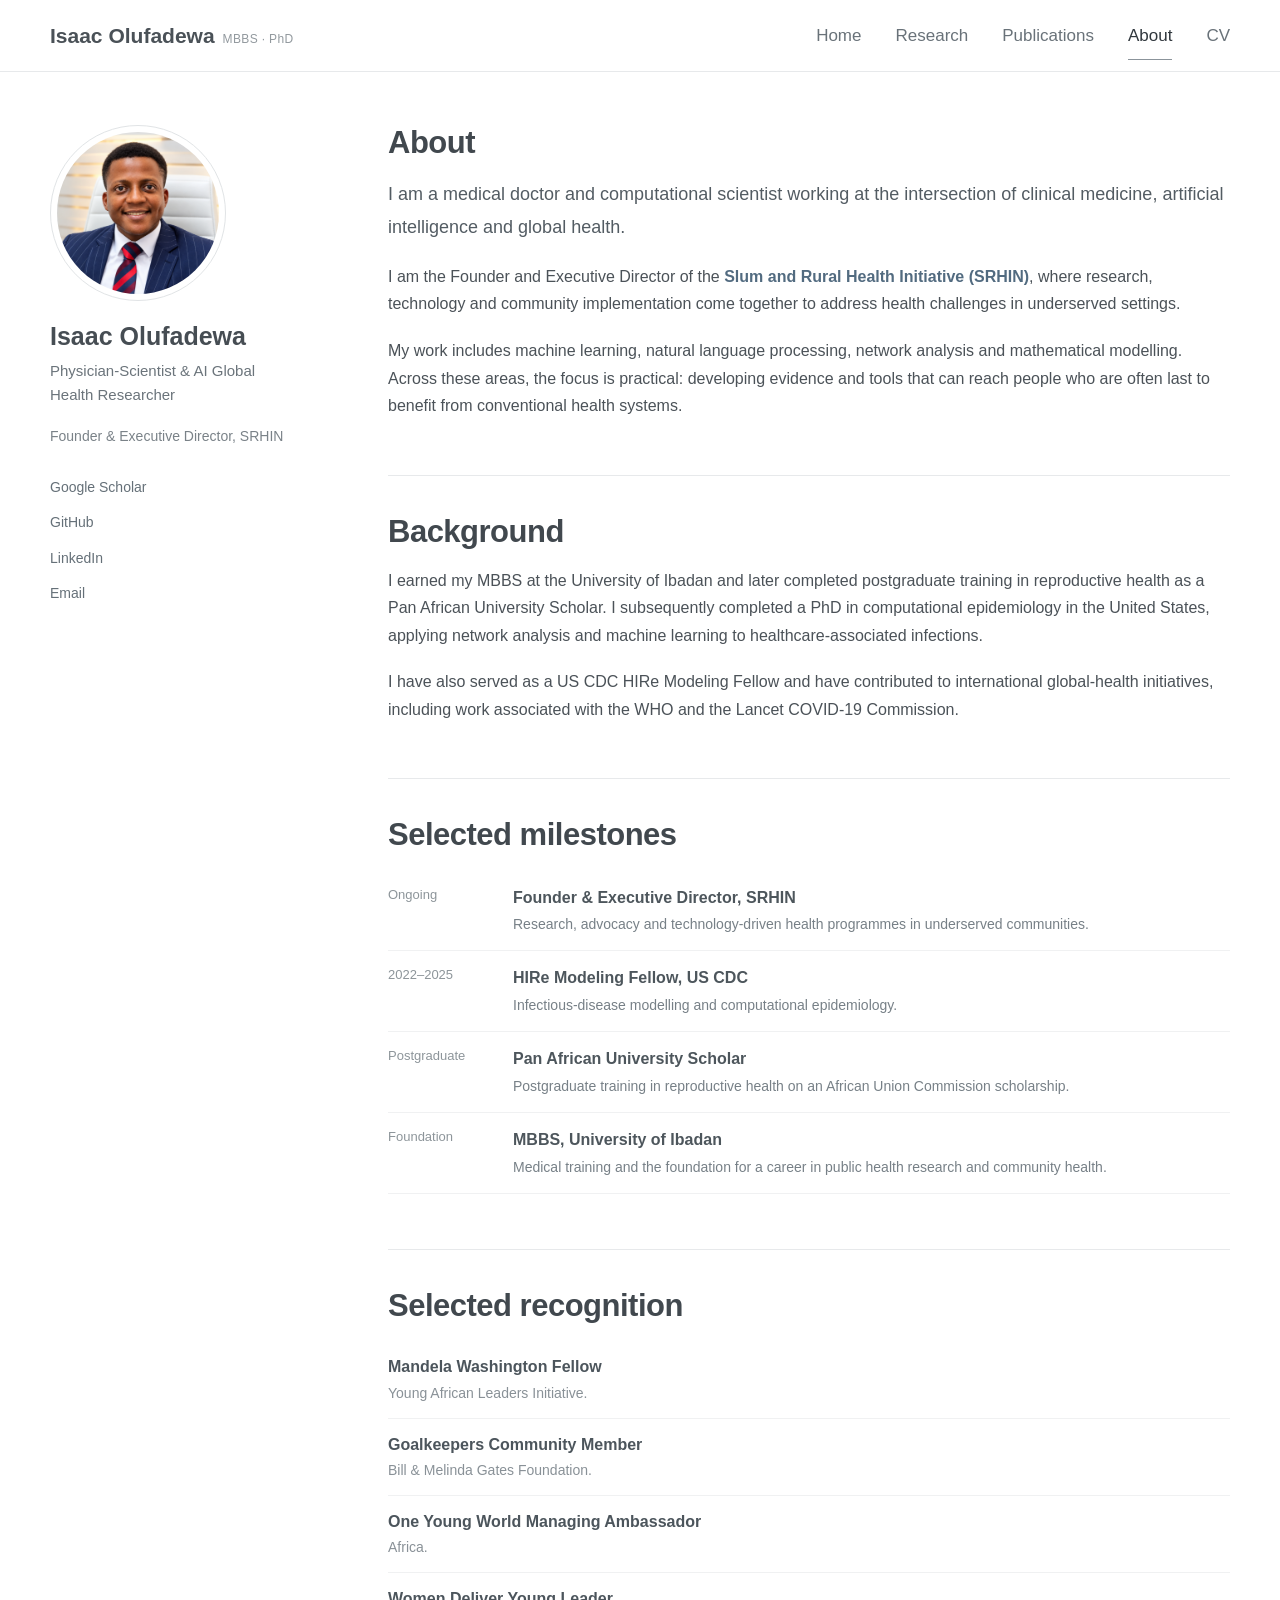
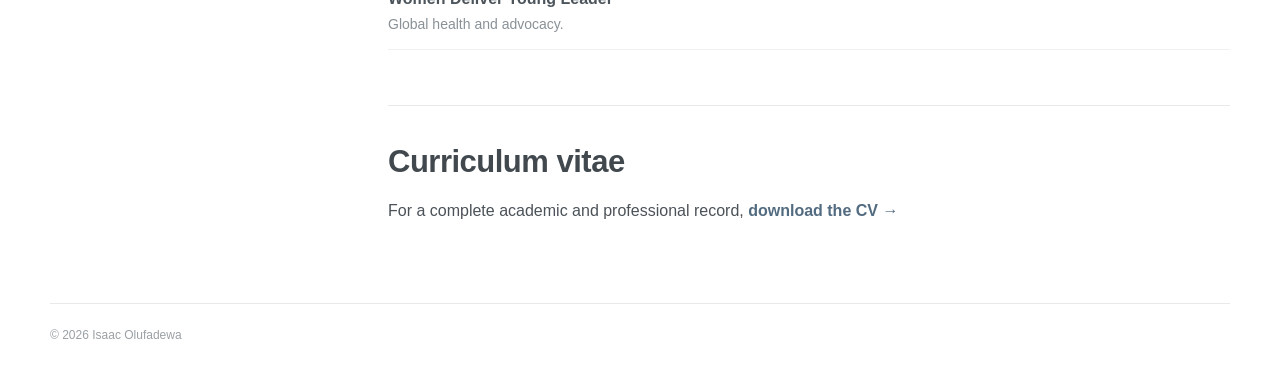
==== commit ac9ff85e: "update site" ====
--- a/about.html
+++ b/about.html
@@ -3,7 +3,7 @@
 <head>
 <meta charset="UTF-8">
 <meta name="viewport" content="width=device-width, initial-scale=1">
-<title>About — Isaac Olufadewa, MBBS, PhD</title>
+<title>About — Isaac Olufadewa, MD, PhD</title>
 <meta name="description" content="Biography and career background of Isaac Olufadewa, physician-scientist and AI global health researcher.">
 <link rel="stylesheet" href="assets/css/style.css">
 </head>
@@ -23,7 +23,7 @@
 <div class="page">
 <aside class="sidebar">
   <div class="portrait-wrap">
-    <img class="portrait" src="assets/img/isaac.jpg" alt="Portrait of Isaac Olufadewa">
+    <img class="portrait" src="assets/img/isaac.png" alt="Portrait of Isaac Olufadewa">
     <div class="monogram" aria-hidden="true">IO</div>
   </div>
   <div>
@@ -35,7 +35,6 @@
     <li><a href="https://scholar.google.com/citations?user=htUWujUAAAAJ&amp;hl=en" target="_blank" rel="noopener">Google Scholar</a></li>
     <li><a href="https://github.com/iiolufadewa" target="_blank" rel="noopener">GitHub</a></li>
     <li><a href="https://www.linkedin.com/in/isaacolufadewa" target="_blank" rel="noopener">LinkedIn</a></li>
-    <li><a href="https://srhin.org" target="_blank" rel="noopener">SRHIN</a></li>
     <li><a href="mailto:isaac.olufadewa@srhin.org">Email</a></li>
   </ul>
 </aside>
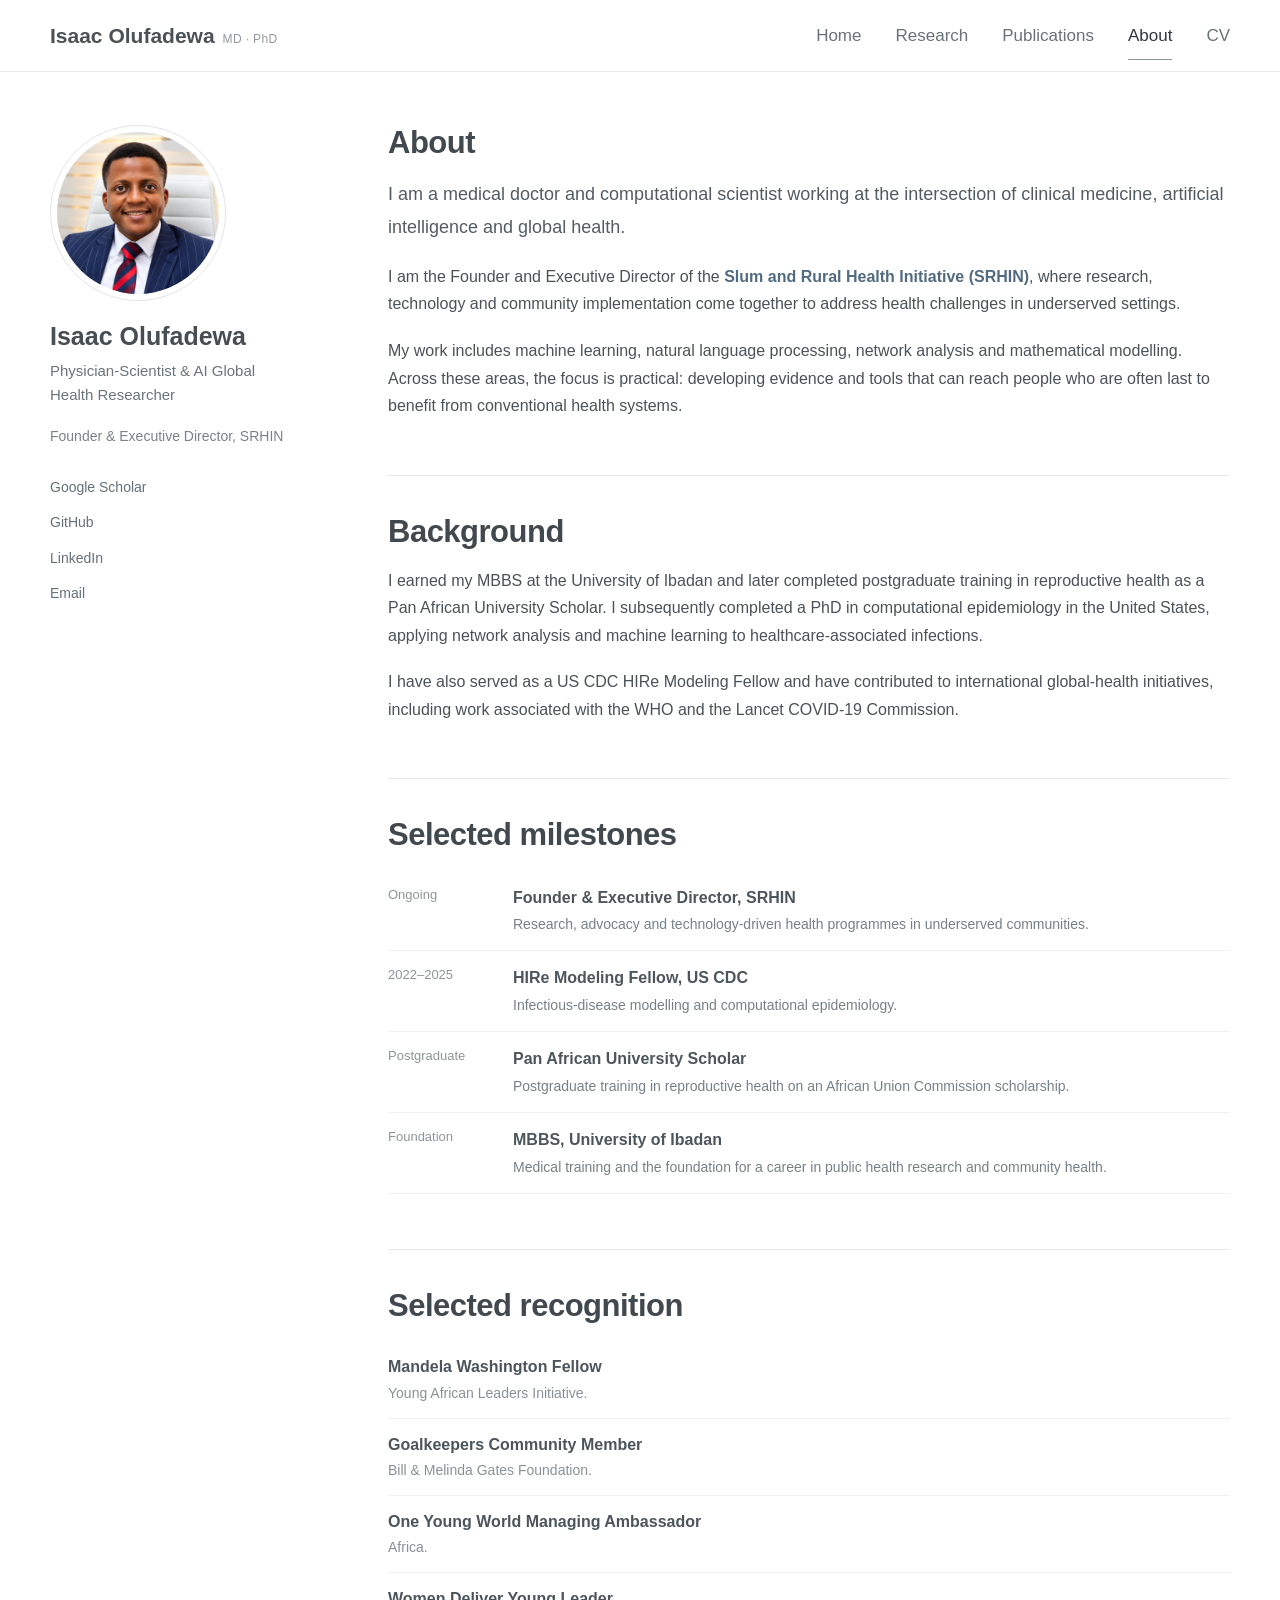
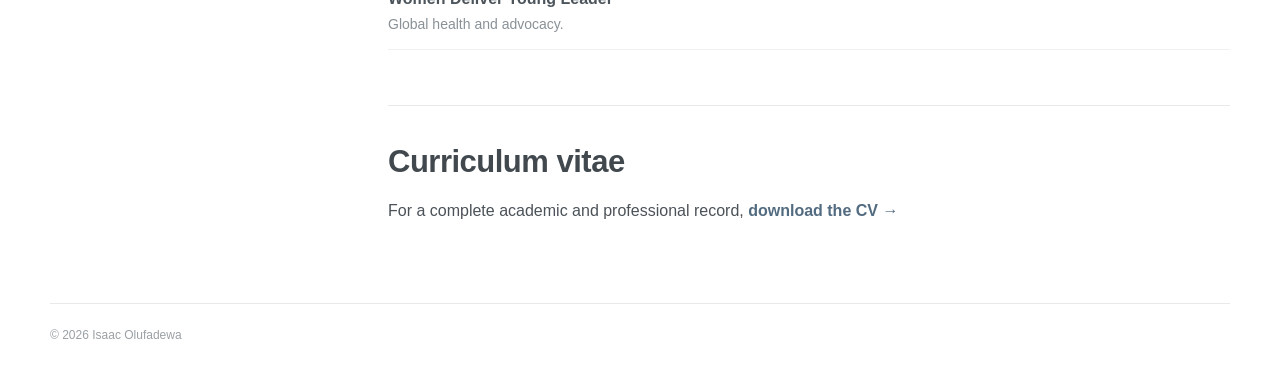
==== commit cf2688a7: "update site" ====
--- a/about.html
+++ b/about.html
@@ -10,7 +10,7 @@
 <body>
 <header class="site-header">
   <div class="header-inner">
-    <a class="site-name" href="index.html">Isaac Olufadewa<small>MBBS · PhD</small></a>
+    <a class="site-name" href="index.html">Isaac Olufadewa<small>MD · PhD</small></a>
     <nav class="site-nav" aria-label="Primary navigation">
       <a href="index.html" data-page="index.html">Home</a>
       <a href="research.html" data-page="research.html">Research</a>
